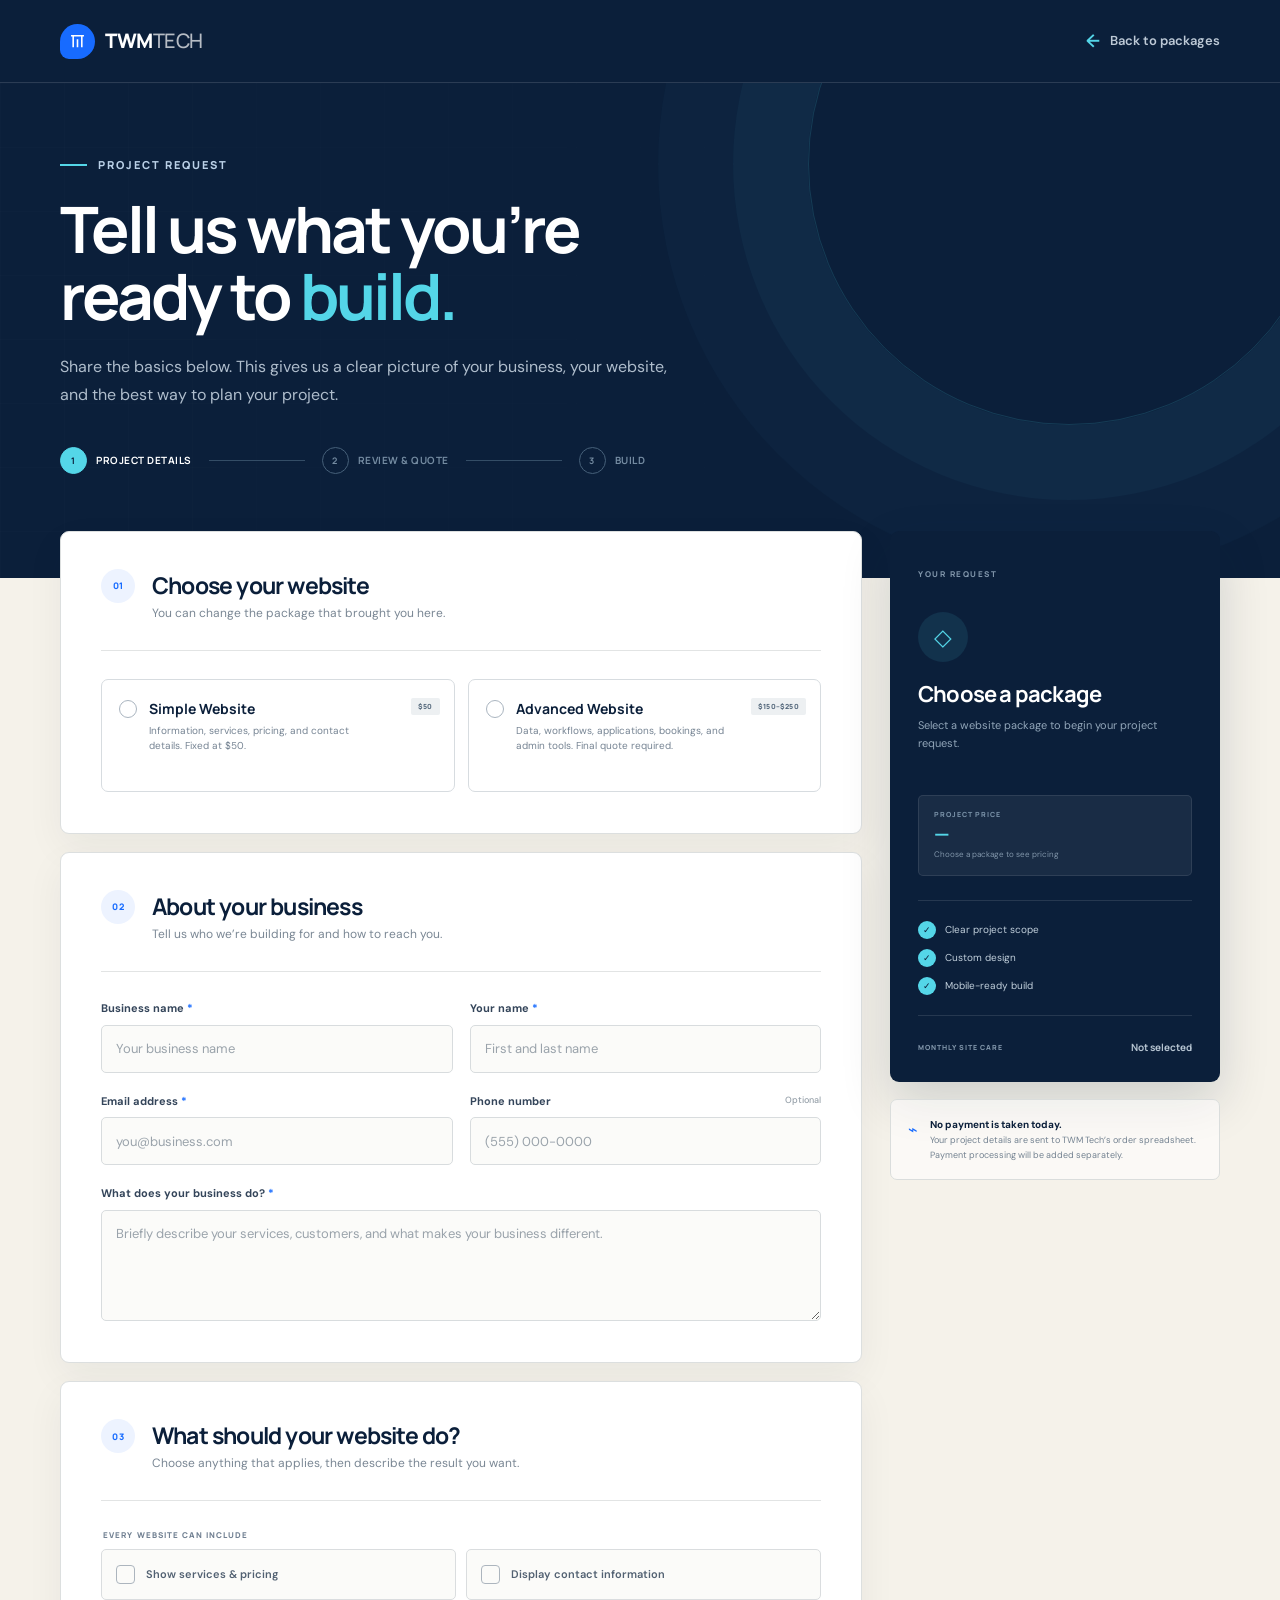
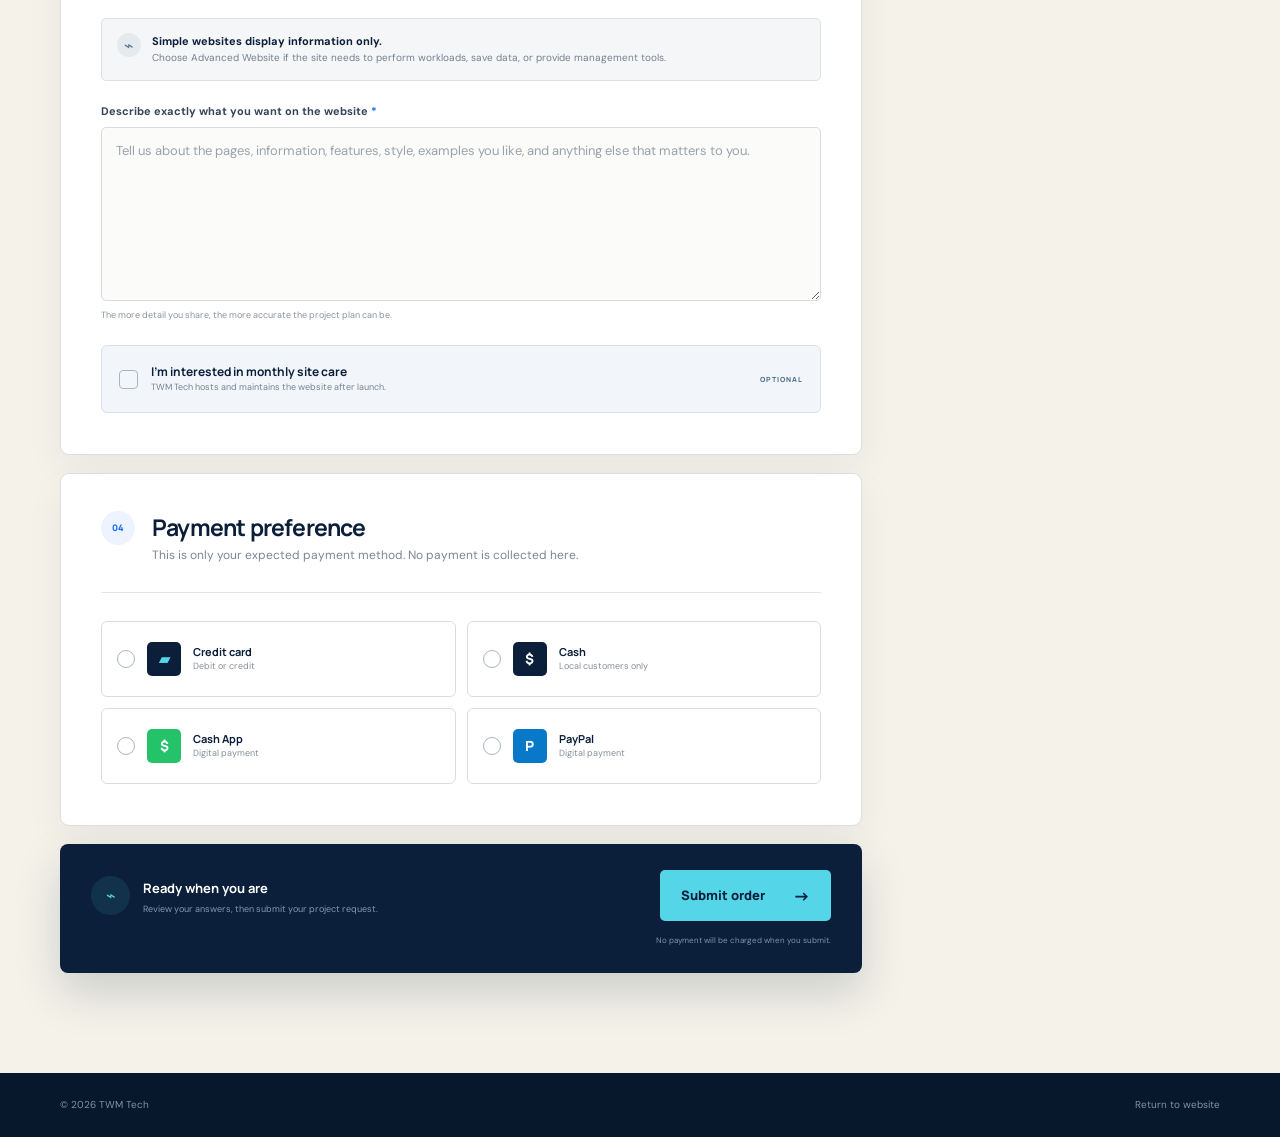
==== order.html @ e6a62135 "Add files via upload" ====
<!DOCTYPE html>
<html lang="en">
  <head>
    <meta charset="UTF-8" />
    <meta name="viewport" content="width=device-width, initial-scale=1.0" />
    <meta name="description" content="Tell TWM Tech about your website project." />
    <title>Start your project — TWM Tech</title>
    <link rel="preconnect" href="https://fonts.googleapis.com" />
    <link rel="preconnect" href="https://fonts.gstatic.com" crossorigin />
    <link
      href="https://fonts.googleapis.com/css2?family=DM+Sans:wght@400;500;600;700&family=Manrope:wght@500;600;700;800&display=swap"
      rel="stylesheet"
    />
    <link rel="stylesheet" href="styles.css" />
    <link rel="stylesheet" href="order.css" />
    <script src="order.js" defer></script>
  </head>
  <body class="order-page">
    <a class="skip-link" href="#order-form">Skip to form</a>

    <header class="order-header">
      <div class="shell order-nav">
        <a class="brand" href="index.html" aria-label="TWM Tech home">
          <span class="brand-mark" aria-hidden="true">
            <svg viewBox="0 0 32 32" fill="none">
              <path d="M7 8h18M10 8v16M22 8v16M16 13v11" />
            </svg>
          </span>
          <span>TWM<span>TECH</span></span>
        </a>
        <a class="back-link" href="index.html#services"><span>←</span> Back to packages</a>
      </div>
    </header>

    <main>
      <section class="order-hero">
        <div class="shell order-hero-inner">
          <div class="eyebrow"><span></span> Project request</div>
          <h1>Tell us what you’re<br />ready to <em>build.</em></h1>
          <p>
            Share the basics below. This gives us a clear picture of your business, your website,
            and the best way to plan your project.
          </p>
          <div class="order-progress" aria-label="Order progress">
            <div class="active"><i>1</i><span>Project details</span></div>
            <b></b>
            <div><i>2</i><span>Review & quote</span></div>
            <b></b>
            <div><i>3</i><span>Build</span></div>
          </div>
        </div>
      </section>

      <section class="order-content">
        <div class="shell order-layout">
          <form class="project-form" id="order-form" novalidate>
            <input class="form-trap" type="text" name="website" tabindex="-1" autocomplete="off" aria-hidden="true" />
            <div class="form-section">
              <div class="form-section-heading">
                <span>01</span>
                <div>
                  <h2>Choose your website</h2>
                  <p>You can change the package that brought you here.</p>
                </div>
              </div>

              <fieldset class="package-options">
                <legend class="sr-only">Website package</legend>
                <label class="select-card">
                  <input type="radio" name="website_package" value="Simple Website" data-package="simple" required />
                  <span class="radio-mark"></span>
                  <span class="option-copy">
                    <strong>Simple Website</strong>
                    <small>Information, services, pricing, and contact details. Fixed at $50.</small>
                  </span>
                  <span class="option-tag">$50</span>
                </label>
                <label class="select-card advanced-select">
                  <input type="radio" name="website_package" value="Advanced Website" data-package="advanced" required />
                  <span class="radio-mark"></span>
                  <span class="option-copy">
                    <strong>Advanced Website</strong>
                    <small>Data, workflows, applications, bookings, and admin tools. Final quote required.</small>
                  </span>
                  <span class="option-tag">$150–$250</span>
                </label>
              </fieldset>
            </div>

            <div class="form-section">
              <div class="form-section-heading">
                <span>02</span>
                <div>
                  <h2>About your business</h2>
                  <p>Tell us who we’re building for and how to reach you.</p>
                </div>
              </div>

              <div class="form-grid">
                <label class="field">
                  <span>Business name <b>*</b></span>
                  <input type="text" name="business_name" placeholder="Your business name" autocomplete="organization" required />
                </label>
                <label class="field">
                  <span>Your name <b>*</b></span>
                  <input type="text" name="contact_name" placeholder="First and last name" autocomplete="name" required />
                </label>
                <label class="field">
                  <span>Email address <b>*</b></span>
                  <input type="email" name="email" placeholder="you@business.com" autocomplete="email" required />
                </label>
                <label class="field">
                  <span>Phone number <small>Optional</small></span>
                  <input type="tel" name="phone" placeholder="(555) 000-0000" autocomplete="tel" />
                </label>
                <label class="field full-field">
                  <span>What does your business do? <b>*</b></span>
                  <textarea name="business_description" rows="4" placeholder="Briefly describe your services, customers, and what makes your business different." required></textarea>
                </label>
              </div>
            </div>

            <div class="form-section">
              <div class="form-section-heading">
                <span>03</span>
                <div>
                  <h2>What should your website do?</h2>
                  <p>Choose anything that applies, then describe the result you want.</p>
                </div>
              </div>

              <fieldset class="needs-grid">
                <legend class="needs-legend">Every website can include</legend>
                <label><input type="checkbox" name="website_needs" value="Show services and pricing" /><i>✓</i><span>Show services & pricing</span></label>
                <label><input type="checkbox" name="website_needs" value="Display contact information" /><i>✓</i><span>Display contact information</span></label>
              </fieldset>

              <div class="capability-guidance" id="capability-guidance" aria-live="polite">
                <i>⌁</i>
                <p><strong>Simple websites display information only.</strong>Choose Advanced Website if the site needs to perform workloads, save data, or provide management tools.</p>
              </div>

              <div class="advanced-needs" id="advanced-needs" hidden>
                <div class="advanced-needs-title">
                  <span>ADVANCED ONLY</span>
                  <p>Workloads, stored data, and administrative features</p>
                </div>
                <fieldset class="needs-grid">
                  <legend class="sr-only">Advanced website capabilities</legend>
                  <label><input type="checkbox" name="website_needs" value="Accept job applications" data-advanced-need disabled /><i>✓</i><span>Accept job applications</span></label>
                  <label><input type="checkbox" name="website_needs" value="Schedule appointments" data-advanced-need disabled /><i>✓</i><span>Schedule appointments</span></label>
                  <label><input type="checkbox" name="website_needs" value="Store customer or business data" data-advanced-need disabled /><i>✓</i><span>Store business data</span></label>
                  <label><input type="checkbox" name="website_needs" value="Provide an admin panel" data-advanced-need disabled /><i>✓</i><span>Include an admin panel</span></label>
                </fieldset>
              </div>

              <label class="field project-details">
                <span>Describe exactly what you want on the website <b>*</b></span>
                <textarea
                  name="website_request"
                  rows="7"
                  placeholder="Tell us about the pages, information, features, style, examples you like, and anything else that matters to you."
                  required
                ></textarea>
                <small>The more detail you share, the more accurate the project plan can be.</small>
              </label>

              <label class="care-choice">
                <input type="checkbox" name="monthly_site_care" value="Yes" />
                <i>✓</i>
                <span>
                  <strong>I’m interested in monthly site care</strong>
                  <small>TWM Tech hosts and maintains the website after launch.</small>
                </span>
                <b>OPTIONAL</b>
              </label>
            </div>

            <div class="form-section">
              <div class="form-section-heading">
                <span>04</span>
                <div>
                  <h2>Payment preference</h2>
                  <p>This is only your expected payment method. No payment is collected here.</p>
                </div>
              </div>

              <fieldset class="payment-grid">
                <legend class="sr-only">Expected payment method</legend>
                <label class="payment-card">
                  <input type="radio" name="payment_method" value="Credit card" required />
                  <span class="radio-mark"></span>
                  <i class="payment-icon card-icon">▰</i>
                  <span><strong>Credit card</strong><small>Debit or credit</small></span>
                </label>
                <label class="payment-card">
                  <input type="radio" name="payment_method" value="Cash" required />
                  <span class="radio-mark"></span>
                  <i class="payment-icon">$</i>
                  <span><strong>Cash</strong><small>Local customers only</small></span>
                </label>
                <label class="payment-card">
                  <input type="radio" name="payment_method" value="Cash App" required />
                  <span class="radio-mark"></span>
                  <i class="payment-icon cashapp-icon">$</i>
                  <span><strong>Cash App</strong><small>Digital payment</small></span>
                </label>
                <label class="payment-card">
                  <input type="radio" name="payment_method" value="PayPal" required />
                  <span class="radio-mark"></span>
                  <i class="payment-icon paypal-icon">P</i>
                  <span><strong>PayPal</strong><small>Digital payment</small></span>
                </label>
              </fieldset>
            </div>

            <div class="form-submit-area">
              <div class="submit-lock" aria-hidden="true">⌁</div>
              <div>
                <strong id="submit-heading">Ready when you are</strong>
                <p id="submit-copy">Review your answers, then submit your project request.</p>
              </div>
              <button class="button submit-order" type="button">
                Submit order <span>→</span>
              </button>
              <small class="submit-note" id="submit-status" aria-live="polite">No payment will be charged when you submit.</small>
            </div>
          </form>

          <aside class="order-aside">
            <div class="aside-card">
              <span class="aside-label">YOUR REQUEST</span>
              <div class="selected-package-icon">◇</div>
              <h2 id="summary-package">Choose a package</h2>
              <p id="summary-description">Select a website package to begin your project request.</p>
              <div class="summary-price">
                <span>PROJECT PRICE</span>
                <strong id="summary-price">—</strong>
                <small id="summary-price-note">Choose a package to see pricing</small>
              </div>
              <ul id="summary-features">
                <li><i>✓</i> Clear project scope</li>
                <li><i>✓</i> Custom design</li>
                <li><i>✓</i> Mobile-ready build</li>
              </ul>
              <div class="summary-care">
                <span>MONTHLY SITE CARE</span>
                <strong id="summary-care">Not selected</strong>
              </div>
            </div>
            <div class="privacy-note">
              <i>⌁</i>
              <p><strong>No payment is taken today.</strong>Your project details are sent to TWM Tech’s order spreadsheet. Payment processing will be added separately.</p>
            </div>
          </aside>
        </div>
      </section>
    </main>

    <footer class="order-footer">
      <div class="shell">
        <span>© <span id="year"></span> TWM Tech</span>
        <a href="index.html">Return to website</a>
      </div>
    </footer>
  </body>
</html>
---- styles.css ----
:root {
  --navy: #0b1f3a;
  --navy-2: #102946;
  --ink: #132337;
  --blue: #176bff;
  --blue-bright: #3280ff;
  --cyan: #54d6e8;
  --cream: #f5f1e8;
  --paper: #fbfaf6;
  --white: #ffffff;
  --muted: #647184;
  --line: #d7dce1;
  --lime: #bde97b;
  --display: "Manrope", sans-serif;
  --body: "DM Sans", sans-serif;
  --shadow: 0 26px 70px rgba(7, 25, 48, 0.14);
}

* { box-sizing: border-box; }
html { scroll-behavior: smooth; }
body {
  margin: 0;
  color: var(--ink);
  background: var(--paper);
  font-family: var(--body);
  font-size: 16px;
  line-height: 1.6;
  -webkit-font-smoothing: antialiased;
}
body.menu-open { overflow: hidden; }
a { color: inherit; text-decoration: none; }
button { font: inherit; }
.shell { width: min(1160px, calc(100% - 48px)); margin: 0 auto; }
.section { padding: 118px 0; }
.sr-only { position: absolute; width: 1px; height: 1px; padding: 0; margin: -1px; overflow: hidden; clip: rect(0, 0, 0, 0); white-space: nowrap; border: 0; }
.skip-link { position: fixed; left: 16px; top: -60px; z-index: 1000; background: white; color: var(--navy); padding: 10px 16px; border-radius: 4px; }
.skip-link:focus { top: 16px; }

.site-header {
  position: absolute;
  z-index: 50;
  top: 0;
  left: 0;
  width: 100%;
  color: white;
  border-bottom: 1px solid rgba(255,255,255,.13);
}
.site-header.scrolled { position: fixed; background: rgba(9, 28, 52, .95); backdrop-filter: blur(16px); box-shadow: 0 8px 30px rgba(4, 15, 31, .14); }
.nav-wrap { height: 86px; display: flex; align-items: center; justify-content: space-between; }
.brand { display: inline-flex; align-items: center; gap: 10px; font-family: var(--display); font-weight: 800; font-size: 20px; letter-spacing: -.5px; }
.brand > span:last-child > span { font-weight: 500; opacity: .7; }
.brand-mark { display: grid; place-items: center; width: 35px; height: 35px; color: white; background: var(--blue); border-radius: 50% 50% 50% 9px; }
.brand-mark svg { width: 23px; height: 23px; }
.brand-mark path { stroke: currentColor; stroke-width: 2.2; }
.site-nav { display: flex; align-items: center; gap: 33px; font-weight: 600; font-size: 14px; }
.site-nav > a:not(.nav-cta) { opacity: .77; transition: opacity .2s; }
.site-nav > a:not(.nav-cta):hover { opacity: 1; }
.nav-cta { margin-left: 4px; padding: 12px 17px; border: 1px solid rgba(255,255,255,.35); border-radius: 5px; }
.nav-cta span { margin-left: 12px; color: var(--cyan); }
.menu-button { display: none; background: none; border: 0; padding: 8px; }
.menu-button > span:not(.sr-only) { display: block; width: 24px; height: 2px; background: white; margin: 5px 0; }

.hero { position: relative; overflow: hidden; color: white; background: var(--navy); }
.hero::before { content: ""; position: absolute; inset: 0; opacity: .27; background-image: linear-gradient(rgba(255,255,255,.045) 1px, transparent 1px), linear-gradient(90deg, rgba(255,255,255,.045) 1px, transparent 1px); background-size: 64px 64px; mask-image: linear-gradient(90deg, #000, transparent 82%); }
.hero::after { content: ""; position: absolute; width: 650px; height: 650px; top: 70px; right: -160px; border-radius: 50%; background: radial-gradient(circle, rgba(26,115,255,.27), transparent 64%); }
.hero-grid { position: relative; z-index: 2; display: grid; grid-template-columns: 1.03fr .97fr; gap: 70px; min-height: 760px; align-items: center; padding-top: 105px; padding-bottom: 95px; }
.eyebrow { display: flex; align-items: center; gap: 11px; margin-bottom: 25px; color: #bad0e7; font-family: var(--display); font-size: 11px; line-height: 1; letter-spacing: 2px; font-weight: 800; text-transform: uppercase; }
.eyebrow span { display: inline-block; width: 27px; height: 2px; background: var(--cyan); }
.eyebrow-dark { color: #52708b; }
.hero h1, .section-heading h2, .care h2, .faq h2, .final-cta h2 { margin: 0; font-family: var(--display); font-weight: 700; letter-spacing: -3px; line-height: 1.06; }
.hero h1 { max-width: 650px; font-size: clamp(46px, 5vw, 70px); }
h1 em, h2 em { color: var(--cyan); font-style: normal; }
.hero-copy > p { max-width: 555px; margin: 27px 0 31px; color: #b9c6d5; font-size: 18px; line-height: 1.72; }
.hero-actions { display: flex; align-items: center; gap: 30px; }
.button { min-height: 51px; display: inline-flex; align-items: center; justify-content: center; gap: 28px; padding: 0 21px; border: 0; border-radius: 5px; font-family: var(--display); font-size: 13px; font-weight: 800; cursor: pointer; transition: transform .2s, background .2s; }
.button:hover:not(:disabled) { transform: translateY(-2px); }
.button-primary { color: white; background: var(--blue); box-shadow: 0 14px 34px rgba(10, 96, 246, .28); }
.button-primary:hover { background: var(--blue-bright); }
.button span { font-size: 17px; }
.text-link { color: #e2eaf2; font-weight: 600; font-size: 14px; border-bottom: 1px solid rgba(255,255,255,.25); padding: 7px 0; }
.text-link span { margin-left: 8px; color: var(--cyan); }
.hero-proof { display: flex; gap: 0; margin-top: 61px; }
.hero-proof > div { display: flex; align-items: flex-start; gap: 13px; min-width: 154px; padding-right: 20px; margin-right: 20px; border-right: 1px solid rgba(255,255,255,.13); }
.hero-proof > div:last-child { margin: 0; border: 0; }
.hero-proof strong { color: var(--cyan); font: 700 11px var(--display); letter-spacing: 1px; }
.hero-proof span { color: #91a3b8; font-size: 12px; line-height: 1.45; }

.hero-visual { position: relative; min-height: 505px; }
.window-card { position: absolute; z-index: 3; top: 50px; left: 6px; width: 490px; height: 375px; overflow: hidden; color: var(--ink); background: #f8f6ef; border: 8px solid rgba(255,255,255,.06); outline: 1px solid rgba(255,255,255,.22); border-radius: 11px; box-shadow: 0 40px 80px rgba(0, 9, 25, .38); transform: rotate(-1.8deg); }
.window-bar { height: 35px; display: flex; align-items: center; gap: 5px; padding: 0 12px; background: #e9e8e3; }
.window-bar > span { width: 6px; height: 6px; border-radius: 50%; background: #aeb5b8; }
.window-bar div { width: 190px; height: 17px; margin: 0 auto; color: #788187; background: white; border-radius: 3px; font-size: 7px; line-height: 17px; text-align: center; }
.mock-nav { height: 50px; display: flex; align-items: center; justify-content: space-between; padding: 0 25px; }
.mock-logo { font: 800 9px var(--display); letter-spacing: 1px; }
.mock-logo span { color: #5c8185; font-weight: 500; }
.mock-links { display: flex; gap: 11px; }
.mock-links i { display: block; width: 23px; height: 3px; background: #c6ccca; }
.mock-body { height: 232px; padding: 30px 36px; background: linear-gradient(100deg, rgba(9,34,47,.98) 0%, rgba(9,34,47,.93) 53%, rgba(21,68,73,.62) 100%), radial-gradient(circle at 85% 45%, #b6c1a2, #294c51 45%, #09222f 80%); }
.mock-label { color: #9cd7d5; font: 700 7px var(--display); letter-spacing: 1.7px; }
.mock-title { margin-top: 13px; color: white; font: 700 25px/1.12 var(--display); letter-spacing: -1px; }
.mock-title span { color: #9fd4c5; }
.mock-lines { margin: 15px 0; }
.mock-lines i { display: block; width: 155px; height: 3px; margin: 5px 0; background: rgba(255,255,255,.22); }
.mock-lines i:last-child { width: 115px; }
.mock-button { display: flex; align-items: center; justify-content: space-between; width: 96px; padding: 7px 8px; color: #0a2d32; background: #acd8c1; font: 800 6px var(--display); }
.mock-button b { font-size: 9px; }
.mock-stat { position: absolute; z-index: 3; right: 17px; bottom: 11px; width: 145px; height: 91px; padding: 11px 13px; background: white; border-radius: 5px; box-shadow: 0 13px 25px rgba(9,23,33,.22); }
.mock-stat span { color: #748087; font-size: 7px; }
.mock-stat strong { display: block; font: 800 17px var(--display); }
.mock-stat > div { height: 28px; display: flex; align-items: flex-end; gap: 5px; }
.mock-stat i { display: block; width: 12px; background: #94d5c9; }
.mock-stat i:nth-child(1) { height: 9px; }.mock-stat i:nth-child(2) { height: 15px; }.mock-stat i:nth-child(3) { height: 12px; }.mock-stat i:nth-child(4) { height: 21px; }.mock-stat i:nth-child(5) { height: 18px; }.mock-stat i:nth-child(6) { height: 27px; background: var(--blue); }
.floating-pill { position: absolute; z-index: 5; display: flex; align-items: center; gap: 9px; padding: 10px 14px 10px 9px; color: var(--ink); background: white; border-radius: 5px; box-shadow: 0 18px 38px rgba(0, 10, 27, .25); font: 700 11px var(--display); }
.floating-pill i { display: grid; place-items: center; width: 24px; height: 24px; color: var(--navy); background: var(--lime); border-radius: 50%; font-style: normal; }
.pill-top { top: 16px; right: -4px; }
.pill-bottom { left: -35px; bottom: 37px; }
.pill-bottom i { color: white; background: var(--blue); }
.orbit { position: absolute; border: 1px solid rgba(90,217,232,.28); border-radius: 50%; }
.orbit-one { width: 530px; height: 530px; top: -18px; left: -18px; }
.orbit-two { width: 395px; height: 395px; top: 50px; left: 50px; }
.hero-ribbon { position: relative; z-index: 4; height: 52px; overflow: hidden; color: var(--navy); background: var(--cyan); transform: rotate(-1.1deg) scale(1.02); transform-origin: center; }
.hero-ribbon div { width: max-content; display: flex; align-items: center; gap: 34px; height: 100%; animation: ribbon 25s linear infinite; }
.hero-ribbon span { font: 800 11px var(--display); letter-spacing: 2px; }
.hero-ribbon b { color: white; }
@keyframes ribbon { to { transform: translateX(-50%); } }

.services { background: var(--paper); }
.section-heading { display: grid; grid-template-columns: 1.2fr .8fr; gap: 110px; align-items: end; margin-bottom: 58px; }
.section-heading h2, .care h2, .faq h2 { font-size: clamp(38px, 4.2vw, 55px); color: var(--navy); }
.section-heading h2 em, .faq h2 em { color: var(--blue); }
.section-heading > p { margin: 0 0 4px; color: var(--muted); font-size: 16px; line-height: 1.75; }
.package-grid { display: grid; grid-template-columns: 1fr 1fr; gap: 24px; }
.package-card { position: relative; display: flex; flex-direction: column; min-height: 688px; padding: 35px 38px 28px; border: 1px solid #dadddf; border-radius: 10px; background: white; box-shadow: 0 16px 45px rgba(15, 38, 62, .06); }
.package-advanced { color: white; background: var(--navy); border-color: var(--navy); box-shadow: 0 24px 55px rgba(9, 30, 55, .19); }
.package-advanced::after { content: ""; position: absolute; inset: auto 0 0 auto; width: 170px; height: 170px; opacity: .45; background: radial-gradient(circle at 100% 100%, rgba(65,204,225,.35), transparent 67%); pointer-events: none; }
.popular-flag { position: absolute; top: -1px; right: 34px; padding: 6px 13px; color: var(--navy); background: var(--cyan); border-radius: 0 0 4px 4px; font: 800 8px var(--display); letter-spacing: 1.2px; }
.package-topline { display: flex; align-items: center; justify-content: space-between; }
.package-number { color: #8995a1; font: 700 11px var(--display); letter-spacing: 1.5px; }
.package-tag { padding: 5px 9px; color: #657587; background: #edf0f1; border-radius: 2px; font: 800 8px var(--display); letter-spacing: 1px; }
.package-advanced .package-tag { color: #a2c0d8; background: rgba(255,255,255,.09); }
.package-icon { position: relative; width: 70px; height: 70px; margin: 30px 0 20px; border-radius: 50%; background: #edf3f5; }
.simple-icon span { position: absolute; display: block; border: 2px solid var(--blue); border-radius: 2px; }
.simple-icon span:nth-child(1) { inset: 19px 15px 17px; }
.simple-icon span:nth-child(2) { left: 20px; top: 25px; width: 12px; height: 2px; border-width: 1px; }
.simple-icon span:nth-child(3) { left: 20px; top: 33px; width: 28px; height: 2px; border-width: 1px; }
.advanced-icon { background: rgba(51,135,255,.14); }
.advanced-icon span { position: absolute; display: block; width: 20px; height: 20px; border: 2px solid var(--cyan); border-radius: 3px; }
.advanced-icon span:nth-child(1) { top: 14px; left: 14px; }.advanced-icon span:nth-child(2) { top: 14px; right: 14px; }.advanced-icon span:nth-child(3) { bottom: 14px; left: 14px; }.advanced-icon span:nth-child(4) { bottom: 14px; right: 14px; }
.package-card h3 { margin: 0 0 9px; color: var(--navy); font: 700 30px var(--display); letter-spacing: -1.2px; }
.package-advanced h3 { color: white; }
.package-lead { min-height: 76px; max-width: 455px; margin: 0; color: var(--muted); font-size: 15px; line-height: 1.65; }
.package-advanced .package-lead { color: #a8b9ca; }
.best-for { display: flex; gap: 17px; margin: 24px 0; padding: 16px 0; border-top: 1px solid #e2e5e7; border-bottom: 1px solid #e2e5e7; }
.package-advanced .best-for { border-color: rgba(255,255,255,.13); }
.best-for strong { flex: 0 0 auto; color: var(--blue); font: 800 8px var(--display); letter-spacing: 1.2px; padding-top: 4px; }
.package-advanced .best-for strong { color: var(--cyan); }
.best-for span { color: #667484; font-size: 12px; line-height: 1.5; }
.package-advanced .best-for span { color: #9eb0c0; }
.feature-list { flex: 1; display: grid; align-content: start; gap: 12px; margin: 0 0 28px; padding: 0; list-style: none; }
.feature-list li { display: flex; align-items: center; gap: 11px; color: #445367; font-size: 14px; }
.package-advanced .feature-list li { color: #ced8e2; }
.feature-list i { display: grid; place-items: center; width: 20px; height: 20px; color: var(--blue); background: #eaf1ff; border-radius: 50%; font-size: 10px; font-style: normal; font-weight: 800; }
.package-advanced .feature-list i { color: var(--navy); background: var(--cyan); }
.package-footer { position: relative; z-index: 2; display: flex; align-items: center; justify-content: space-between; gap: 15px; padding-top: 22px; border-top: 1px solid #e2e5e7; }
.package-advanced .package-footer { border-color: rgba(255,255,255,.13); }
.package-footer > div { display: flex; flex-direction: column; }
.package-footer small { color: #8a97a4; font: 800 7px var(--display); letter-spacing: 1px; }
.package-footer strong { color: var(--navy); font: 700 16px var(--display); }
.package-advanced .package-footer strong { color: white; }
.order-button { min-width: 189px; color: white; background: var(--blue); }
.order-button:disabled, .care .button:disabled { cursor: not-allowed; opacity: .88; }
.package-advanced .order-button { color: var(--navy); background: var(--cyan); }
.coming-soon { margin: 8px 0 -6px; color: #87939d; font-size: 10px; text-align: right; }
.package-advanced .coming-soon { color: #8298aa; }
.comparison-note { max-width: 850px; margin: 27px auto 0; color: #718092; font-size: 13px; text-align: center; }
.comparison-note span { color: var(--navy); font-weight: 700; }

.care { overflow: hidden; color: white; background: var(--blue); }
.care-grid { display: grid; grid-template-columns: .9fr 1.1fr; gap: 95px; align-items: center; }
.care h2 { color: white; }
.care h2 em { color: #a4ecf5; }
.care-copy > p { max-width: 480px; margin: 25px 0 27px; color: #d4e3ff; font-size: 16px; }
.care-price { display: flex; flex-direction: column; margin-bottom: 23px; }
.care-price span { color: #a6c5fa; font: 800 9px var(--display); letter-spacing: 1.8px; }
.care-price strong { font: 700 18px var(--display); }
.button-light { color: var(--navy); background: white; }
.care-note { display: inline-block; margin: 0 0 0 14px !important; color: #bdd3f9 !important; font-size: 10px !important; }
.care-panel { position: relative; min-height: 525px; padding: 26px 30px 30px; background: #0d2745; border: 1px solid rgba(255,255,255,.2); border-radius: 11px; box-shadow: 0 35px 70px rgba(4,27,83,.28); }
.care-panel::before { content: ""; position: absolute; inset: 0; opacity: .25; background-image: linear-gradient(rgba(255,255,255,.05) 1px, transparent 1px), linear-gradient(90deg, rgba(255,255,255,.05) 1px, transparent 1px); background-size: 42px 42px; }
.care-panel-top { position: relative; z-index: 2; display: flex; align-items: center; justify-content: space-between; font: 800 10px var(--display); letter-spacing: 1.5px; }
.care-panel-top i { padding: 5px 8px; color: var(--navy); background: var(--lime); border-radius: 2px; font-size: 7px; font-style: normal; }
.uptime-orbit { position: absolute; top: 55px; left: 50%; width: 250px; height: 250px; transform: translateX(-50%); display: grid; place-items: center; border: 1px solid rgba(81,211,231,.18); border-radius: 50%; }
.uptime-orbit::before, .uptime-orbit::after { content: ""; position: absolute; border: 1px solid rgba(81,211,231,.14); border-radius: 50%; }
.uptime-orbit::before { width: 190px; height: 190px; }.uptime-orbit::after { width: 295px; height: 295px; }
.uptime-orbit > div { position: relative; z-index: 2; width: 137px; height: 137px; display: grid; place-items: center; align-content: center; background: var(--blue); border: 8px solid rgba(255,255,255,.08); outline: 1px solid rgba(82,214,232,.65); border-radius: 50%; text-align: center; box-shadow: 0 0 50px rgba(32,110,255,.36); }
.uptime-orbit strong { display: grid; place-items: center; width: 28px; height: 28px; margin-bottom: 6px; color: var(--navy); background: var(--lime); border-radius: 50%; }
.uptime-orbit span { font: 700 13px/1.3 var(--display); }
.care-features { position: absolute; z-index: 4; left: 30px; right: 30px; bottom: 29px; display: grid; grid-template-columns: 1fr 1fr; gap: 11px; }
.care-features > div { display: flex; align-items: center; gap: 12px; padding: 13px; background: rgba(255,255,255,.06); border: 1px solid rgba(255,255,255,.08); border-radius: 5px; }
.care-features i { flex: 0 0 auto; display: grid; place-items: center; width: 28px; height: 28px; color: var(--cyan); background: rgba(81,211,231,.12); border-radius: 4px; font: 800 8px var(--display); font-style: normal; }
.care-features span { display: flex; flex-direction: column; color: #8096ad; font-size: 9px; line-height: 1.4; }
.care-features strong { color: white; font-size: 11px; }

.process { background: var(--cream); }
.process-heading { margin-bottom: 65px; }
.process-heading > p { max-width: 380px; }
.process-list { display: grid; grid-template-columns: repeat(4, 1fr); border-top: 1px solid #c9ced1; }
.process-item { position: relative; min-height: 290px; padding: 33px 28px 25px 0; border-right: 1px solid #c9ced1; }
.process-item:not(:first-child) { padding-left: 28px; }
.process-item:last-child { border: 0; }
.process-num { color: #84919d; font: 800 9px var(--display); letter-spacing: 1px; }
.process-symbol { width: 55px; height: 55px; display: grid; place-items: center; margin: 36px 0 21px; color: var(--blue); background: white; border-radius: 50%; font: 600 25px var(--display); box-shadow: 0 8px 24px rgba(16,38,60,.08); }
.process-item h3 { margin: 0 0 9px; color: var(--navy); font: 700 20px var(--display); }
.process-item p { margin: 0; color: #72808c; font-size: 12px; line-height: 1.65; }

.faq { background: var(--paper); }
.faq-grid { display: grid; grid-template-columns: .75fr 1.25fr; gap: 120px; }
.faq-title p { max-width: 335px; margin-top: 22px; color: var(--muted); }
.accordion { border-top: 1px solid #cfd4d8; }
.faq-item { border-bottom: 1px solid #cfd4d8; }
.faq-item button { width: 100%; min-height: 77px; display: flex; align-items: center; justify-content: space-between; gap: 20px; padding: 0; color: var(--navy); background: transparent; border: 0; text-align: left; cursor: pointer; font: 700 16px var(--display); }
.faq-item button i { flex: 0 0 auto; display: grid; place-items: center; width: 30px; height: 30px; color: var(--blue); background: #e8effb; border-radius: 50%; font-size: 18px; font-style: normal; font-weight: 400; }
.faq-answer { display: grid; grid-template-rows: 0fr; transition: grid-template-rows .32s ease; }
.faq-answer p { min-height: 0; overflow: hidden; margin: 0; color: var(--muted); font-size: 14px; line-height: 1.7; }
.faq-item.open .faq-answer { grid-template-rows: 1fr; }
.faq-item.open .faq-answer p { padding: 0 55px 23px 0; }

.final-cta { position: relative; overflow: hidden; padding: 105px 0; color: white; background: var(--navy); text-align: center; }
.final-cta::before, .final-cta::after { content: ""; position: absolute; width: 380px; height: 380px; border: 1px solid rgba(78,211,231,.14); border-radius: 50%; }
.final-cta::before { left: -140px; bottom: -240px; }.final-cta::after { right: -140px; top: -240px; }
.final-cta-inner { position: relative; }
.final-cta .eyebrow { justify-content: center; }
.final-cta h2 { font-size: clamp(39px, 4.4vw, 58px); }
.final-cta p { margin: 22px 0 28px; color: #a8b9ca; }
.spark { position: absolute; color: var(--cyan); }
.spark-one { top: 13%; left: 8%; font-size: 23px; }.spark-two { right: 10%; bottom: 14%; color: var(--blue); font-size: 35px; }

.site-footer { color: #91a2b3; background: #07182c; }
.footer-top { min-height: 126px; display: flex; align-items: center; justify-content: space-between; gap: 45px; border-bottom: 1px solid rgba(255,255,255,.1); }
.footer-brand { color: white; }
.footer-top > p { margin-right: auto; font-size: 12px; }
.footer-top nav { display: flex; gap: 27px; font-size: 12px; }
.footer-top nav a:hover { color: white; }
.footer-bottom { height: 64px; display: flex; align-items: center; justify-content: space-between; font-size: 10px; }

.reveal { opacity: 0; transform: translateY(22px); transition: opacity .7s ease, transform .7s ease; }
.reveal.visible { opacity: 1; transform: none; }

@media (max-width: 1000px) {
  .hero-grid { grid-template-columns: 1fr; padding-top: 170px; }
  .hero-copy { max-width: 700px; }
  .hero-visual { width: 540px; margin: -30px auto 0; }
  .section-heading { gap: 55px; }
  .care-grid { gap: 50px; }
  .faq-grid { gap: 70px; }
}

@media (max-width: 780px) {
  .shell { width: min(100% - 32px, 620px); }
  .section { padding: 82px 0; }
  .nav-wrap { height: 72px; }
  .menu-button { display: block; position: relative; z-index: 4; }
  .menu-button.active span:nth-child(1) { transform: translateY(7px) rotate(45deg); }
  .menu-button.active span:nth-child(2) { opacity: 0; }
  .menu-button.active span:nth-child(3) { transform: translateY(-7px) rotate(-45deg); }
  .menu-button > span { transition: transform .25s, opacity .25s; }
  .site-nav { position: fixed; z-index: 3; inset: 0; display: flex; flex-direction: column; justify-content: center; gap: 25px; visibility: hidden; opacity: 0; background: var(--navy); transition: opacity .25s, visibility .25s; font-size: 20px; }
  .site-nav.open { visibility: visible; opacity: 1; }
  .nav-cta { margin: 10px 0 0; }
  .hero-grid { min-height: auto; gap: 75px; padding-top: 135px; padding-bottom: 100px; }
  .hero h1 { letter-spacing: -2.4px; }
  .hero-proof { flex-wrap: wrap; gap: 20px 0; }
  .hero-visual { width: 100%; min-height: 430px; }
  .window-card { left: 50%; width: min(490px, 95%); transform: translateX(-50%) rotate(-1.5deg); }
  .orbit { left: 50%; transform: translateX(-50%); }
  .pill-top { right: -5px; }
  .pill-bottom { left: -4px; bottom: -2px; }
  .section-heading, .care-grid, .faq-grid { grid-template-columns: 1fr; gap: 28px; }
  .section-heading { margin-bottom: 42px; }
  .package-grid { grid-template-columns: 1fr; }
  .package-card { min-height: 640px; }
  .care-grid { gap: 55px; }
  .process-list { grid-template-columns: 1fr 1fr; }
  .process-item:nth-child(2) { border-right: 0; }
  .process-item:nth-child(n+3) { border-top: 1px solid #c9ced1; }
  .faq-title { margin-bottom: 25px; }
  .footer-top { flex-wrap: wrap; padding: 35px 0; gap: 15px 25px; }
  .footer-top > p { width: 100%; order: 3; }
}

@media (max-width: 520px) {
  .shell { width: calc(100% - 28px); }
  .hero h1 { font-size: 43px; }
  .hero-copy > p { font-size: 16px; }
  .hero-actions { align-items: flex-start; flex-direction: column; gap: 14px; }
  .hero-proof > div { min-width: 132px; }
  .hero-visual { min-height: 355px; margin-top: -42px; }
  .window-card { top: 42px; height: 305px; }
  .mock-body { height: 166px; padding: 19px 25px; }
  .mock-title { font-size: 20px; }
  .mock-lines { margin: 10px 0; }
  .mock-stat { transform: scale(.83); transform-origin: right bottom; }
  .floating-pill { transform: scale(.86); }
  .orbit-one { width: 390px; height: 390px; }.orbit-two { width: 295px; height: 295px; }
  .section-heading h2, .care h2, .faq h2 { font-size: 39px; letter-spacing: -2px; }
  .package-card { padding: 29px 23px 24px; }
  .package-footer { align-items: flex-start; flex-direction: column; }
  .order-button { width: 100%; }
  .coming-soon { text-align: center; }
  .care-note { display: block; margin: 10px 0 0 !important; }
  .care-panel { min-height: 560px; padding-left: 18px; padding-right: 18px; }
  .uptime-orbit { transform: translateX(-50%) scale(.85); }
  .care-features { left: 18px; right: 18px; grid-template-columns: 1fr; }
  .process-list { grid-template-columns: 1fr; }
  .process-item, .process-item:not(:first-child) { min-height: auto; padding: 25px 10px; border-right: 0; border-top: 1px solid #c9ced1; }
  .process-item:first-child { border-top: 0; }
  .process-symbol { margin: 18px 0; }
  .final-cta { padding: 85px 0; }
  .final-cta h2 { letter-spacing: -2px; }
  .footer-top nav { width: 100%; flex-wrap: wrap; }
  .footer-bottom { align-items: flex-start; flex-direction: column; justify-content: center; gap: 3px; }
}

@media (prefers-reduced-motion: reduce) {
  html { scroll-behavior: auto; }
  *, *::before, *::after { animation-duration: .01ms !important; animation-iteration-count: 1 !important; transition-duration: .01ms !important; }
  .reveal { opacity: 1; transform: none; }
}
---- order.css ----
.order-page { background: #f5f2ea; }
[hidden] { display: none !important; }
.form-trap { position: absolute !important; left: -10000px !important; width: 1px !important; height: 1px !important; opacity: 0 !important; }
.order-header { color: white; background: var(--navy); border-bottom: 1px solid rgba(255,255,255,.13); }
.order-nav { height: 82px; display: flex; align-items: center; justify-content: space-between; }
.back-link { display: inline-flex; align-items: center; gap: 10px; color: #bdc9d6; font-size: 13px; font-weight: 600; transition: color .2s; }
.back-link:hover { color: white; }
.back-link span { color: var(--cyan); font-size: 18px; }

.order-hero { position: relative; overflow: hidden; padding: 76px 0 104px; color: white; background: var(--navy); }
.order-hero::before { content: ""; position: absolute; inset: 0; opacity: .25; background-image: linear-gradient(rgba(255,255,255,.045) 1px, transparent 1px), linear-gradient(90deg, rgba(255,255,255,.045) 1px, transparent 1px); background-size: 64px 64px; mask-image: linear-gradient(90deg, #000, transparent 75%); }
.order-hero::after { content: ""; position: absolute; width: 520px; height: 520px; top: -180px; right: -50px; border: 1px solid rgba(78,211,231,.16); border-radius: 50%; box-shadow: 0 0 0 75px rgba(78,211,231,.035), 0 0 0 150px rgba(78,211,231,.025); }
.order-hero-inner { position: relative; z-index: 2; }
.order-hero h1 { margin: 0; font: 700 clamp(44px, 5vw, 65px)/1.05 var(--display); letter-spacing: -3px; }
.order-hero h1 em { color: var(--cyan); font-style: normal; }
.order-hero-inner > p { max-width: 620px; margin: 24px 0 39px; color: #afbdcc; font-size: 16px; line-height: 1.7; }
.order-progress { max-width: 585px; display: flex; align-items: center; }
.order-progress div { display: flex; align-items: center; gap: 9px; color: #748ba1; font: 700 10px var(--display); letter-spacing: .5px; text-transform: uppercase; }
.order-progress div.active { color: white; }
.order-progress i { display: grid; place-items: center; width: 27px; height: 27px; border: 1px solid #466079; border-radius: 50%; font-style: normal; font-size: 9px; }
.order-progress .active i { color: var(--navy); background: var(--cyan); border-color: var(--cyan); }
.order-progress b { flex: 1; height: 1px; margin: 0 17px; background: #344d66; }

.order-content { padding: 0 0 100px; }
.order-layout { position: relative; z-index: 3; display: grid; grid-template-columns: minmax(0, 1fr) 330px; gap: 28px; align-items: start; margin-top: -47px; }
.project-form { min-width: 0; }
.form-section { margin-bottom: 18px; padding: 37px 40px 41px; background: white; border: 1px solid #dcdfdf; border-radius: 9px; box-shadow: 0 14px 38px rgba(13,35,58,.055); }
.form-section-heading { display: flex; gap: 17px; align-items: flex-start; padding-bottom: 27px; margin-bottom: 28px; border-bottom: 1px solid #e2e4e4; }
.form-section-heading > span { flex: 0 0 auto; display: grid; place-items: center; width: 34px; height: 34px; color: var(--blue); background: #edf3ff; border-radius: 50%; font: 800 9px var(--display); letter-spacing: .5px; }
.form-section-heading h2 { margin: 0 0 3px; color: var(--navy); font: 700 23px var(--display); letter-spacing: -.8px; }
.form-section-heading p { margin: 0; color: #7a8794; font-size: 12px; }

fieldset { min-width: 0; margin: 0; padding: 0; border: 0; }
.package-options { display: grid; grid-template-columns: 1fr 1fr; gap: 13px; }
.select-card, .payment-card { position: relative; cursor: pointer; }
.select-card { min-height: 113px; display: flex; align-items: flex-start; gap: 12px; padding: 19px 17px; border: 1px solid #d7dce0; border-radius: 7px; transition: border-color .2s, background .2s, box-shadow .2s; }
.select-card:hover { border-color: #aab9ca; }
.select-card:has(input:checked) { border-color: var(--blue); background: #f5f8ff; box-shadow: 0 0 0 1px var(--blue); }
.select-card input, .payment-card input, .needs-grid input, .care-choice input { position: absolute; opacity: 0; pointer-events: none; }
.radio-mark { flex: 0 0 auto; width: 18px; height: 18px; margin-top: 1px; border: 1px solid #aab5c0; border-radius: 50%; box-shadow: inset 0 0 0 4px white; }
input:checked + .radio-mark { background: var(--blue); border-color: var(--blue); }
.option-copy { display: flex; flex-direction: column; padding-right: 76px; }
.option-copy strong { color: var(--navy); font: 700 14px var(--display); }
.option-copy small { margin-top: 5px; color: #768493; font-size: 10px; line-height: 1.5; }
.option-tag { position: absolute; top: 18px; right: 14px; color: #53677b; background: #edf0f2; padding: 4px 7px; border-radius: 2px; font: 800 7px var(--display); letter-spacing: .4px; }
.advanced-select:has(input:checked) .option-tag { color: var(--navy); background: var(--cyan); }

.form-grid { display: grid; grid-template-columns: 1fr 1fr; gap: 20px 17px; }
.field { display: flex; flex-direction: column; gap: 7px; }
.field > span { color: #34455a; font-size: 11px; font-weight: 700; }
.field > span b { color: var(--blue); }
.field > span small { float: right; color: #97a1aa; font-size: 9px; font-weight: 500; }
.field input, .field textarea { width: 100%; color: var(--navy); background: #fbfbf9; border: 1px solid #d8dcde; border-radius: 5px; outline: none; font: 400 13px var(--body); transition: border-color .2s, box-shadow .2s, background .2s; }
.field input { height: 48px; padding: 0 14px; }
.field textarea { resize: vertical; min-height: 104px; padding: 13px 14px; line-height: 1.6; }
.field input::placeholder, .field textarea::placeholder { color: #9aa3ab; }
.field input:focus, .field textarea:focus { background: white; border-color: var(--blue); box-shadow: 0 0 0 3px rgba(23,107,255,.1); }
.full-field { grid-column: 1 / -1; }

.needs-grid { display: grid; grid-template-columns: 1fr 1fr; gap: 10px; }
.needs-legend { grid-column: 1 / -1; width: 100%; margin-bottom: 9px; color: #718092; font: 800 8px var(--display); letter-spacing: 1.1px; text-transform: uppercase; }
.needs-grid label { position: relative; min-height: 51px; display: flex; align-items: center; gap: 11px; padding: 0 14px; color: #526172; background: #fbfbf9; border: 1px solid #dadddf; border-radius: 5px; cursor: pointer; font-size: 11px; font-weight: 600; transition: border-color .2s, background .2s; }
.needs-grid label:has(input:checked) { color: var(--navy); background: #f3f7ff; border-color: var(--blue); }
.needs-grid i, .care-choice > i { flex: 0 0 auto; display: grid; place-items: center; width: 19px; height: 19px; color: transparent; border: 1px solid #acb5be; border-radius: 4px; font-size: 10px; font-style: normal; }
.needs-grid label:has(input:checked) i, .care-choice:has(input:checked) > i { color: white; background: var(--blue); border-color: var(--blue); }
.capability-guidance { display: flex; gap: 11px; align-items: flex-start; margin-top: 18px; padding: 14px 15px; color: #738190; background: #f4f6f7; border: 1px solid #dce1e4; border-radius: 5px; }
.capability-guidance > i { flex: 0 0 auto; display: grid; place-items: center; width: 24px; height: 24px; color: #59738d; background: #e5eaee; border-radius: 50%; font-style: normal; }
.capability-guidance p { margin: 0; font-size: 10px; line-height: 1.55; }
.capability-guidance strong { display: block; color: var(--navy); font-size: 11px; }
.advanced-needs { margin-top: 20px; padding: 18px; background: #f3f7ff; border: 1px solid #cbdafb; border-radius: 6px; }
.advanced-needs-title { display: flex; align-items: center; justify-content: space-between; gap: 15px; margin-bottom: 13px; }
.advanced-needs-title span { flex: 0 0 auto; padding: 5px 7px; color: var(--navy); background: var(--cyan); border-radius: 2px; font: 800 7px var(--display); letter-spacing: .8px; }
.advanced-needs-title p { margin: 0; color: #60758b; font-size: 9px; text-align: right; }
.advanced-needs .needs-grid label { background: white; }
.project-details { margin-top: 22px; }
.project-details > small { color: #8a959e; font-size: 9px; }
.care-choice { position: relative; display: flex; align-items: center; gap: 13px; margin-top: 23px; padding: 17px; background: #f2f6fa; border: 1px solid #d7e0e8; border-radius: 6px; cursor: pointer; }
.care-choice > span { display: flex; flex-direction: column; }
.care-choice strong { color: var(--navy); font: 700 12px var(--display); }
.care-choice small { color: #748493; font-size: 9px; }
.care-choice > b { margin-left: auto; color: #50708c; font: 800 7px var(--display); letter-spacing: 1px; }

.payment-grid { display: grid; grid-template-columns: 1fr 1fr; gap: 11px; }
.payment-card { min-height: 76px; display: flex; align-items: center; gap: 12px; padding: 13px 15px; border: 1px solid #d9dddf; border-radius: 6px; transition: border-color .2s, background .2s; }
.payment-card:hover { border-color: #aab8c6; }
.payment-card:has(input:checked) { background: #f4f8ff; border-color: var(--blue); }
.payment-icon { flex: 0 0 auto; display: grid; place-items: center; width: 34px; height: 34px; color: white; background: var(--navy); border-radius: 5px; font: 800 14px var(--display); font-style: normal; }
.card-icon { color: var(--cyan); }.cashapp-icon { background: #24c369; }.paypal-icon { background: #0879c9; }
.payment-card > span:last-child { display: flex; flex-direction: column; }
.payment-card strong { color: var(--navy); font: 700 11px var(--display); }
.payment-card small { color: #85909a; font-size: 9px; }

.form-submit-area { display: grid; grid-template-columns: auto 1fr auto; gap: 13px; align-items: center; padding: 26px 31px; color: white; background: var(--navy); border-radius: 8px; box-shadow: 0 20px 45px rgba(8,28,52,.17); }
.submit-lock { display: grid; place-items: center; width: 39px; height: 39px; color: var(--cyan); background: rgba(84,214,232,.1); border-radius: 50%; }
.form-submit-area strong { font: 700 13px var(--display); }
.form-submit-area p { margin: 1px 0 0; color: #8499ad; font-size: 9px; }
.submit-order { min-width: 166px; color: var(--navy); background: var(--cyan); }
.submit-order:disabled { cursor: wait; opacity: .72; }
.submit-note { grid-column: 1 / -1; color: #7f95aa; font-size: 8px; text-align: right; }
.submit-note.success { color: var(--lime); font-size: 11px; font-weight: 700; }
.submit-note.error { color: #ffadad; }
.form-submit-area.submitted { border: 1px solid rgba(189,233,123,.38); box-shadow: 0 20px 45px rgba(8,28,52,.17), inset 0 0 40px rgba(189,233,123,.035); }
.form-submit-area.submitted .submit-lock { color: var(--navy); background: var(--lime); }
.form-submit-area.submitted .submit-order { background: var(--lime); cursor: default; opacity: 1; }

.order-aside { position: sticky; top: 24px; }
.aside-card { overflow: hidden; padding: 28px; color: white; background: var(--navy); border-radius: 9px; box-shadow: 0 20px 50px rgba(8,29,54,.16); }
.aside-label { color: #7f94a9; font: 800 8px var(--display); letter-spacing: 1.5px; }
.selected-package-icon { display: grid; place-items: center; width: 50px; height: 50px; margin: 28px 0 17px; color: var(--cyan); background: rgba(84,214,232,.1); border-radius: 50%; font-size: 23px; }
.aside-card h2 { margin: 0 0 8px; font: 700 22px var(--display); letter-spacing: -.8px; }
.aside-card > p { min-height: 59px; margin: 0; color: #91a5b8; font-size: 11px; line-height: 1.6; }
.summary-price { display: flex; flex-direction: column; margin-top: 19px; padding: 14px 15px; background: rgba(255,255,255,.06); border: 1px solid rgba(255,255,255,.09); border-radius: 5px; }
.summary-price span { color: #7890a6; font: 800 7px var(--display); letter-spacing: 1px; }
.summary-price strong { margin: 1px 0; color: var(--cyan); font: 700 20px var(--display); letter-spacing: -.5px; }
.summary-price small { color: #8196aa; font-size: 8px; }
.aside-card ul { display: grid; gap: 10px; margin: 24px 0; padding: 20px 0; border-top: 1px solid rgba(255,255,255,.11); border-bottom: 1px solid rgba(255,255,255,.11); list-style: none; }
.aside-card li { display: flex; align-items: center; gap: 9px; color: #c1cfdb; font-size: 10px; }
.aside-card li i { display: grid; place-items: center; width: 18px; height: 18px; color: var(--navy); background: var(--cyan); border-radius: 50%; font-size: 9px; font-style: normal; }
.summary-care { display: flex; justify-content: space-between; gap: 15px; align-items: center; }
.summary-care span { color: #8196aa; font: 800 7px var(--display); letter-spacing: 1px; }
.summary-care strong { color: #b5c3d0; font: 700 10px var(--display); }
.summary-care strong.selected { color: var(--lime); }
.privacy-note { display: flex; gap: 12px; margin-top: 17px; padding: 17px; color: #748291; background: rgba(255,255,255,.55); border: 1px solid #dadddc; border-radius: 7px; }
.privacy-note > i { flex: 0 0 auto; color: var(--blue); font-style: normal; }
.privacy-note p { margin: 0; font-size: 9px; line-height: 1.6; }
.privacy-note strong { display: block; color: var(--navy); font-size: 10px; }

.order-footer { color: #8193a4; background: #07182c; }
.order-footer .shell { height: 64px; display: flex; align-items: center; justify-content: space-between; font-size: 10px; }
.order-footer a:hover { color: white; }

@media (max-width: 900px) {
  .order-layout { grid-template-columns: 1fr; max-width: 700px; }
  .order-aside { position: static; grid-row: 1; }
  .aside-card { display: grid; grid-template-columns: auto 1fr; column-gap: 20px; }
  .aside-label, .aside-card ul, .summary-care { grid-column: 1 / -1; }
  .selected-package-icon { grid-row: 2 / span 2; margin: 18px 0 0; }
  .aside-card h2 { margin-top: 17px; align-self: end; }
  .aside-card > p { min-height: 0; }
}

@media (max-width: 640px) {
  .order-nav { height: 70px; }
  .back-link { font-size: 0; gap: 0; }
  .back-link span { font-size: 22px; }
  .order-hero { padding: 61px 0 87px; }
  .order-hero h1 { font-size: 42px; letter-spacing: -2px; }
  .order-progress span { display: none; }
  .order-progress b { max-width: 64px; }
  .order-layout { margin-top: -35px; }
  .form-section { padding: 28px 20px 31px; }
  .package-options, .form-grid, .needs-grid, .payment-grid { grid-template-columns: 1fr; }
  .full-field { grid-column: auto; }
  .form-submit-area { grid-template-columns: auto 1fr; padding: 23px 20px; }
  .submit-order { grid-column: 1 / -1; width: 100%; margin-top: 5px; }
  .submit-note { text-align: center; }
  .care-choice > b { display: none; }
  .aside-card { display: block; }
  .selected-package-icon { margin-top: 23px; }
  .order-footer .shell { height: 76px; flex-direction: column; justify-content: center; gap: 2px; }
}
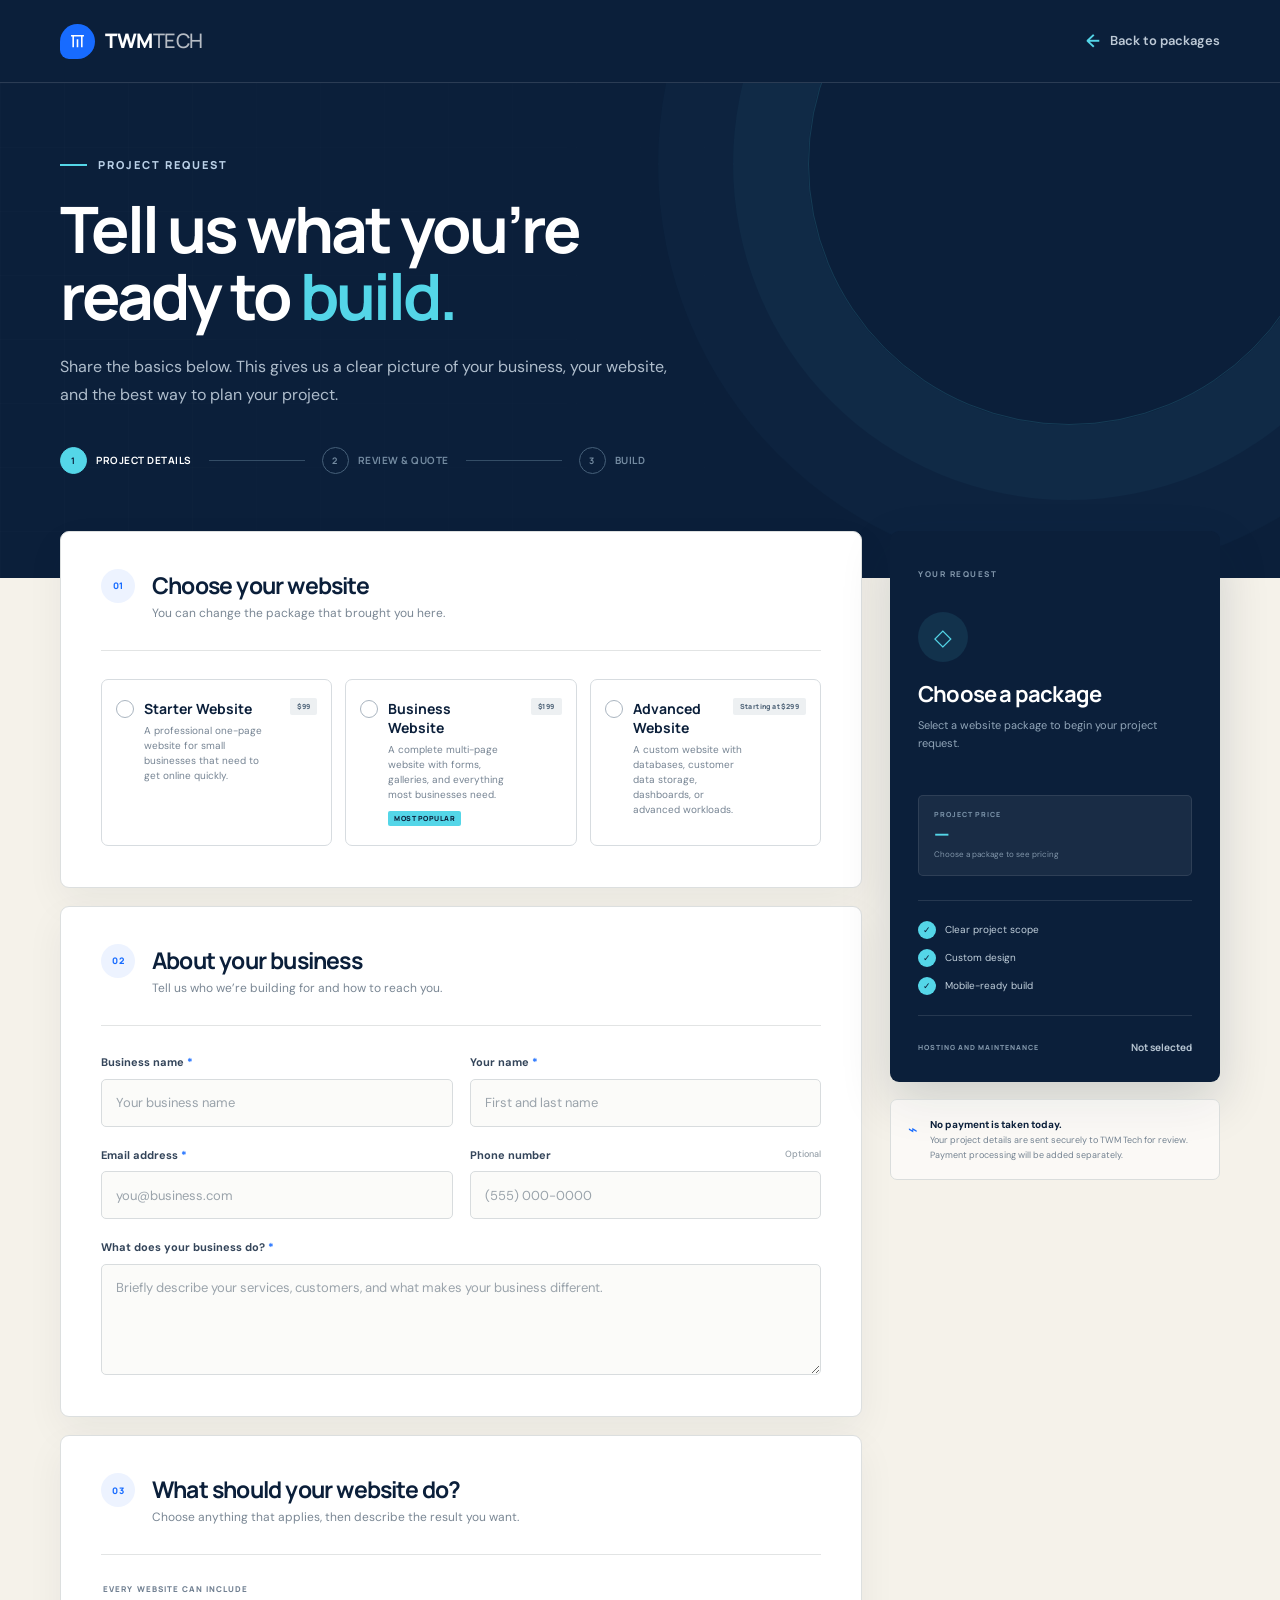
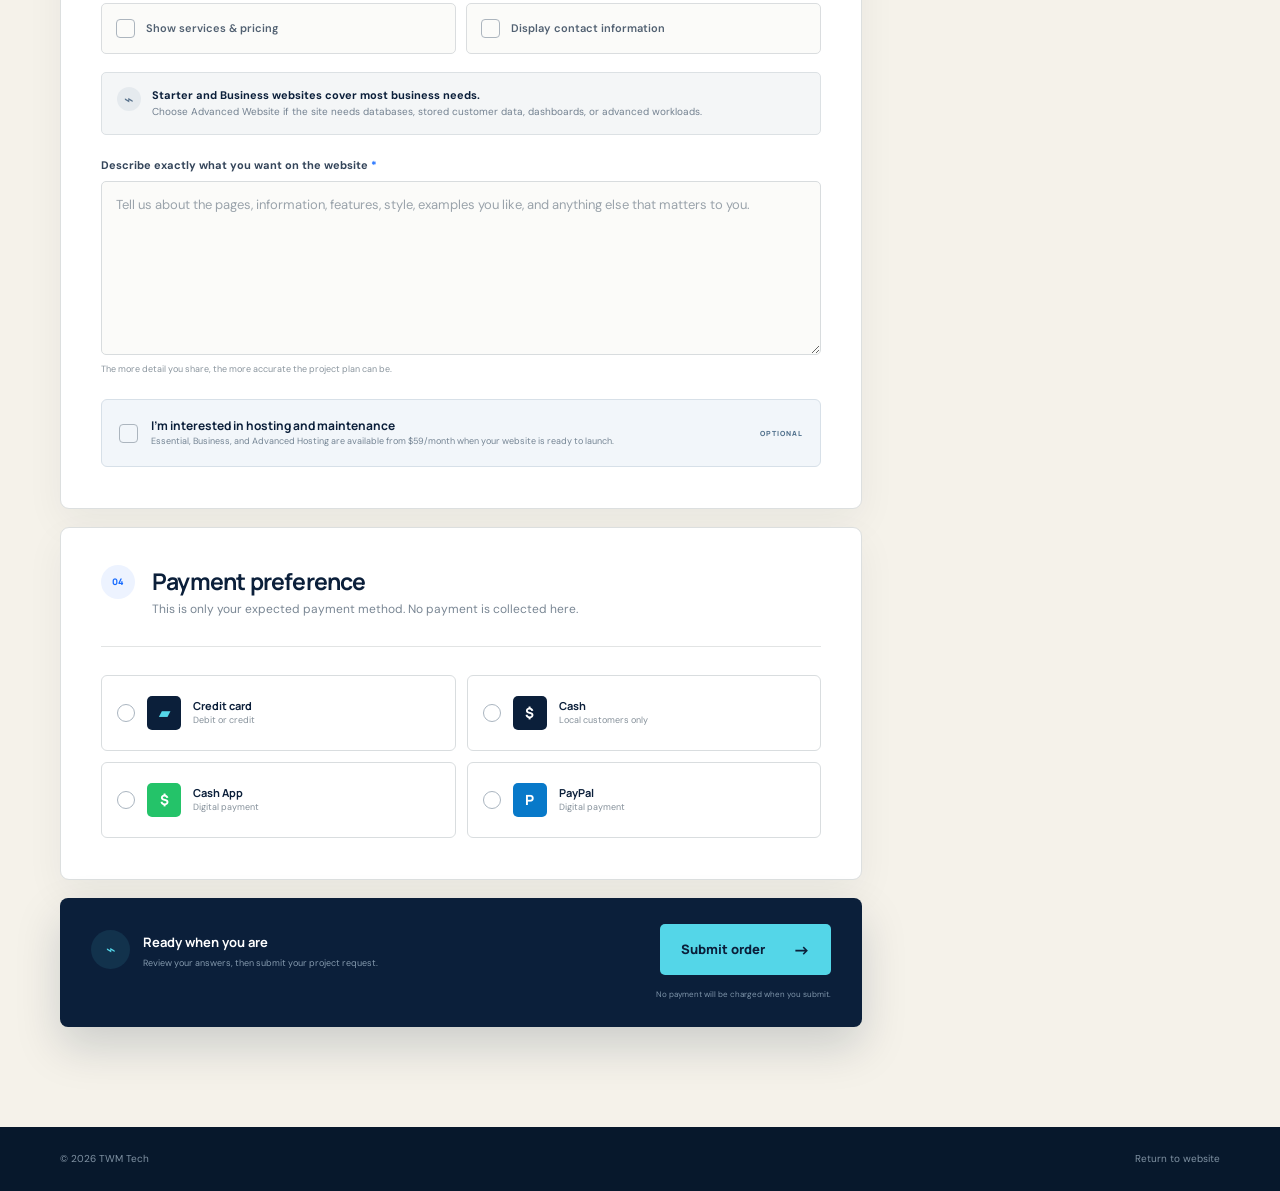
==== commit 0f6ad004: "Add files via upload" ====
--- a/order.html
+++ b/order.html
@@ -67,22 +67,32 @@
               <fieldset class="package-options">
                 <legend class="sr-only">Website package</legend>
                 <label class="select-card">
-                  <input type="radio" name="website_package" value="Simple Website" data-package="simple" required />
+                  <input type="radio" name="website_package" value="Starter Website" data-package="starter" required />
                   <span class="radio-mark"></span>
                   <span class="option-copy">
-                    <strong>Simple Website</strong>
-                    <small>Information, services, pricing, and contact details. Fixed at $50.</small>
+                    <strong>Starter Website</strong>
+                    <small>A professional one-page website for small businesses that need to get online quickly.</small>
                   </span>
-                  <span class="option-tag">$50</span>
+                  <span class="option-tag">$99</span>
+                </label>
+                <label class="select-card popular-select">
+                  <input type="radio" name="website_package" value="Business Website" data-package="business" required />
+                  <span class="radio-mark"></span>
+                  <span class="option-copy">
+                    <strong>Business Website</strong>
+                    <small>A complete multi-page website with forms, galleries, and everything most businesses need.</small>
+                    <b class="option-badge">Most Popular</b>
+                  </span>
+                  <span class="option-tag">$199</span>
                 </label>
                 <label class="select-card advanced-select">
                   <input type="radio" name="website_package" value="Advanced Website" data-package="advanced" required />
                   <span class="radio-mark"></span>
                   <span class="option-copy">
                     <strong>Advanced Website</strong>
-                    <small>Data, workflows, applications, bookings, and admin tools. Final quote required.</small>
+                    <small>A custom website with databases, customer data storage, dashboards, or advanced workloads.</small>
                   </span>
-                  <span class="option-tag">$150–$250</span>
+                  <span class="option-tag">Starting at $299</span>
                 </label>
               </fieldset>
             </div>
@@ -137,7 +147,7 @@
 
               <div class="capability-guidance" id="capability-guidance" aria-live="polite">
                 <i>⌁</i>
-                <p><strong>Simple websites display information only.</strong>Choose Advanced Website if the site needs to perform workloads, save data, or provide management tools.</p>
+                <p><strong>Starter and Business websites cover most business needs.</strong>Choose Advanced Website if the site needs databases, stored customer data, dashboards, or advanced workloads.</p>
               </div>
 
               <div class="advanced-needs" id="advanced-needs" hidden>
@@ -169,8 +179,8 @@
                 <input type="checkbox" name="monthly_site_care" value="Yes" />
                 <i>✓</i>
                 <span>
-                  <strong>I’m interested in monthly site care</strong>
-                  <small>TWM Tech hosts and maintains the website after launch.</small>
+                  <strong>I’m interested in hosting and maintenance</strong>
+                  <small>Essential, Business, and Advanced Hosting are available from $59/month when your website is ready to launch.</small>
                 </span>
                 <b>OPTIONAL</b>
               </label>
@@ -244,13 +254,13 @@
                 <li><i>✓</i> Mobile-ready build</li>
               </ul>
               <div class="summary-care">
-                <span>MONTHLY SITE CARE</span>
+                <span>HOSTING AND MAINTENANCE</span>
                 <strong id="summary-care">Not selected</strong>
               </div>
             </div>
             <div class="privacy-note">
               <i>⌁</i>
-              <p><strong>No payment is taken today.</strong>Your project details are sent to TWM Tech’s order spreadsheet. Payment processing will be added separately.</p>
+              <p><strong>No payment is taken today.</strong>Your project details are sent securely to TWM Tech for review. Payment processing will be added separately.</p>
             </div>
           </aside>
         </div>
--- a/styles.css
+++ b/styles.css
@@ -129,8 +129,9 @@
 .section-heading h2, .care h2, .faq h2 { font-size: clamp(38px, 4.2vw, 55px); color: var(--navy); }
 .section-heading h2 em, .faq h2 em { color: var(--blue); }
 .section-heading > p { margin: 0 0 4px; color: var(--muted); font-size: 16px; line-height: 1.75; }
-.package-grid { display: grid; grid-template-columns: 1fr 1fr; gap: 24px; }
-.package-card { position: relative; display: flex; flex-direction: column; min-height: 688px; padding: 35px 38px 28px; border: 1px solid #dadddf; border-radius: 10px; background: white; box-shadow: 0 16px 45px rgba(15, 38, 62, .06); }
+.package-grid { display: grid; grid-template-columns: repeat(3, minmax(0, 1fr)); gap: 18px; }
+.package-card { position: relative; display: flex; flex-direction: column; min-height: 688px; padding: 32px 27px 27px; border: 1px solid #dadddf; border-radius: 10px; background: white; box-shadow: 0 16px 45px rgba(15, 38, 62, .06); }
+.package-business { border-color: #9dbce8; box-shadow: 0 24px 55px rgba(9, 30, 55, .12); }
 .package-advanced { color: white; background: var(--navy); border-color: var(--navy); box-shadow: 0 24px 55px rgba(9, 30, 55, .19); }
 .package-advanced::after { content: ""; position: absolute; inset: auto 0 0 auto; width: 170px; height: 170px; opacity: .45; background: radial-gradient(circle at 100% 100%, rgba(65,204,225,.35), transparent 67%); pointer-events: none; }
 .popular-flag { position: absolute; top: -1px; right: 34px; padding: 6px 13px; color: var(--navy); background: var(--cyan); border-radius: 0 0 4px 4px; font: 800 8px var(--display); letter-spacing: 1.2px; }
@@ -146,9 +147,9 @@
 .advanced-icon { background: rgba(51,135,255,.14); }
 .advanced-icon span { position: absolute; display: block; width: 20px; height: 20px; border: 2px solid var(--cyan); border-radius: 3px; }
 .advanced-icon span:nth-child(1) { top: 14px; left: 14px; }.advanced-icon span:nth-child(2) { top: 14px; right: 14px; }.advanced-icon span:nth-child(3) { bottom: 14px; left: 14px; }.advanced-icon span:nth-child(4) { bottom: 14px; right: 14px; }
-.package-card h3 { margin: 0 0 9px; color: var(--navy); font: 700 30px var(--display); letter-spacing: -1.2px; }
+.package-card h3 { margin: 0 0 9px; color: var(--navy); font: 700 27px var(--display); letter-spacing: -1.2px; }
 .package-advanced h3 { color: white; }
-.package-lead { min-height: 76px; max-width: 455px; margin: 0; color: var(--muted); font-size: 15px; line-height: 1.65; }
+.package-lead { min-height: 100px; max-width: 455px; margin: 0; color: var(--muted); font-size: 14px; line-height: 1.65; }
 .package-advanced .package-lead { color: #a8b9ca; }
 .best-for { display: flex; gap: 17px; margin: 24px 0; padding: 16px 0; border-top: 1px solid #e2e5e7; border-bottom: 1px solid #e2e5e7; }
 .package-advanced .best-for { border-color: rgba(255,255,255,.13); }
@@ -157,7 +158,7 @@
 .best-for span { color: #667484; font-size: 12px; line-height: 1.5; }
 .package-advanced .best-for span { color: #9eb0c0; }
 .feature-list { flex: 1; display: grid; align-content: start; gap: 12px; margin: 0 0 28px; padding: 0; list-style: none; }
-.feature-list li { display: flex; align-items: center; gap: 11px; color: #445367; font-size: 14px; }
+.feature-list li { display: flex; align-items: center; gap: 9px; color: #445367; font-size: 12px; }
 .package-advanced .feature-list li { color: #ced8e2; }
 .feature-list i { display: grid; place-items: center; width: 20px; height: 20px; color: var(--blue); background: #eaf1ff; border-radius: 50%; font-size: 10px; font-style: normal; font-weight: 800; }
 .package-advanced .feature-list i { color: var(--navy); background: var(--cyan); }
@@ -167,7 +168,7 @@
 .package-footer small { color: #8a97a4; font: 800 7px var(--display); letter-spacing: 1px; }
 .package-footer strong { color: var(--navy); font: 700 16px var(--display); }
 .package-advanced .package-footer strong { color: white; }
-.order-button { min-width: 189px; color: white; background: var(--blue); }
+.order-button { min-width: 0; padding-inline: 14px; color: white; background: var(--blue); font-size: 9px; }
 .order-button:disabled, .care .button:disabled { cursor: not-allowed; opacity: .88; }
 .package-advanced .order-button { color: var(--navy); background: var(--cyan); }
 .coming-soon { margin: 8px 0 -6px; color: #87939d; font-size: 10px; text-align: right; }
@@ -180,9 +181,13 @@
 .care h2 { color: white; }
 .care h2 em { color: #a4ecf5; }
 .care-copy > p { max-width: 480px; margin: 25px 0 27px; color: #d4e3ff; font-size: 16px; }
-.care-price { display: flex; flex-direction: column; margin-bottom: 23px; }
-.care-price span { color: #a6c5fa; font: 800 9px var(--display); letter-spacing: 1.8px; }
-.care-price strong { font: 700 18px var(--display); }
+.care-prices { display: grid; grid-template-columns: repeat(3, 1fr); gap: 10px; margin: 0 0 23px; }
+.care-prices > div { padding: 14px; background: rgba(6,33,92,.16); border: 1px solid rgba(255,255,255,.16); border-radius: 5px; }
+.care-prices span { color: #b9d1fa; font: 800 7px var(--display); letter-spacing: 1.2px; }
+.care-prices strong { display: block; margin: 2px 0; font: 700 19px var(--display); }
+.care-prices strong small { color: #c2d7fb; font-size: 9px; font-weight: 600; }
+.care-prices p { margin: 0; color: #b7cdf3; font-size: 9px; line-height: 1.45; }
+.care-terms { max-width: 520px !important; margin: 18px 0 0 !important; color: #c8dafa !important; font-size: 11px !important; line-height: 1.6; }
 .button-light { color: var(--navy); background: white; }
 .care-note { display: inline-block; margin: 0 0 0 14px !important; color: #bdd3f9 !important; font-size: 10px !important; }
 .care-panel { position: relative; min-height: 525px; padding: 26px 30px 30px; background: #0d2745; border: 1px solid rgba(255,255,255,.2); border-radius: 11px; box-shadow: 0 35px 70px rgba(4,27,83,.28); }
@@ -251,6 +256,7 @@
   .hero-copy { max-width: 700px; }
   .hero-visual { width: 540px; margin: -30px auto 0; }
   .section-heading { gap: 55px; }
+  .package-grid { grid-template-columns: 1fr; }
   .care-grid { gap: 50px; }
   .faq-grid { gap: 70px; }
 }
@@ -308,6 +314,7 @@
   .order-button { width: 100%; }
   .coming-soon { text-align: center; }
   .care-note { display: block; margin: 10px 0 0 !important; }
+  .care-prices { grid-template-columns: 1fr; }
   .care-panel { min-height: 560px; padding-left: 18px; padding-right: 18px; }
   .uptime-orbit { transform: translateX(-50%) scale(.85); }
   .care-features { left: 18px; right: 18px; grid-template-columns: 1fr; }
--- a/order.css
+++ b/order.css
@@ -31,19 +31,21 @@
 .form-section-heading p { margin: 0; color: #7a8794; font-size: 12px; }
 
 fieldset { min-width: 0; margin: 0; padding: 0; border: 0; }
-.package-options { display: grid; grid-template-columns: 1fr 1fr; gap: 13px; }
+.package-options { display: grid; grid-template-columns: repeat(3, minmax(0, 1fr)); gap: 13px; }
 .select-card, .payment-card { position: relative; cursor: pointer; }
-.select-card { min-height: 113px; display: flex; align-items: flex-start; gap: 12px; padding: 19px 17px; border: 1px solid #d7dce0; border-radius: 7px; transition: border-color .2s, background .2s, box-shadow .2s; }
+.select-card { min-height: 158px; display: flex; align-items: flex-start; gap: 10px; padding: 19px 14px; border: 1px solid #d7dce0; border-radius: 7px; transition: border-color .2s, background .2s, box-shadow .2s; }
 .select-card:hover { border-color: #aab9ca; }
 .select-card:has(input:checked) { border-color: var(--blue); background: #f5f8ff; box-shadow: 0 0 0 1px var(--blue); }
 .select-card input, .payment-card input, .needs-grid input, .care-choice input { position: absolute; opacity: 0; pointer-events: none; }
 .radio-mark { flex: 0 0 auto; width: 18px; height: 18px; margin-top: 1px; border: 1px solid #aab5c0; border-radius: 50%; box-shadow: inset 0 0 0 4px white; }
 input:checked + .radio-mark { background: var(--blue); border-color: var(--blue); }
-.option-copy { display: flex; flex-direction: column; padding-right: 76px; }
+.option-copy { display: flex; flex-direction: column; padding-right: 55px; }
 .option-copy strong { color: var(--navy); font: 700 14px var(--display); }
 .option-copy small { margin-top: 5px; color: #768493; font-size: 10px; line-height: 1.5; }
+.option-badge { align-self: flex-start; margin-top: 9px; padding: 3px 6px; color: var(--navy); background: var(--cyan); border-radius: 2px; font: 800 7px var(--display); letter-spacing: .5px; text-transform: uppercase; }
 .option-tag { position: absolute; top: 18px; right: 14px; color: #53677b; background: #edf0f2; padding: 4px 7px; border-radius: 2px; font: 800 7px var(--display); letter-spacing: .4px; }
 .advanced-select:has(input:checked) .option-tag { color: var(--navy); background: var(--cyan); }
+.popular-select:has(input:checked) .option-tag { color: white; background: var(--blue); }
 
 .form-grid { display: grid; grid-template-columns: 1fr 1fr; gap: 20px 17px; }
 .field { display: flex; flex-direction: column; gap: 7px; }
@@ -131,6 +133,7 @@
 
 @media (max-width: 900px) {
   .order-layout { grid-template-columns: 1fr; max-width: 700px; }
+  .package-options { grid-template-columns: 1fr; }
   .order-aside { position: static; grid-row: 1; }
   .aside-card { display: grid; grid-template-columns: auto 1fr; column-gap: 20px; }
   .aside-label, .aside-card ul, .summary-care { grid-column: 1 / -1; }
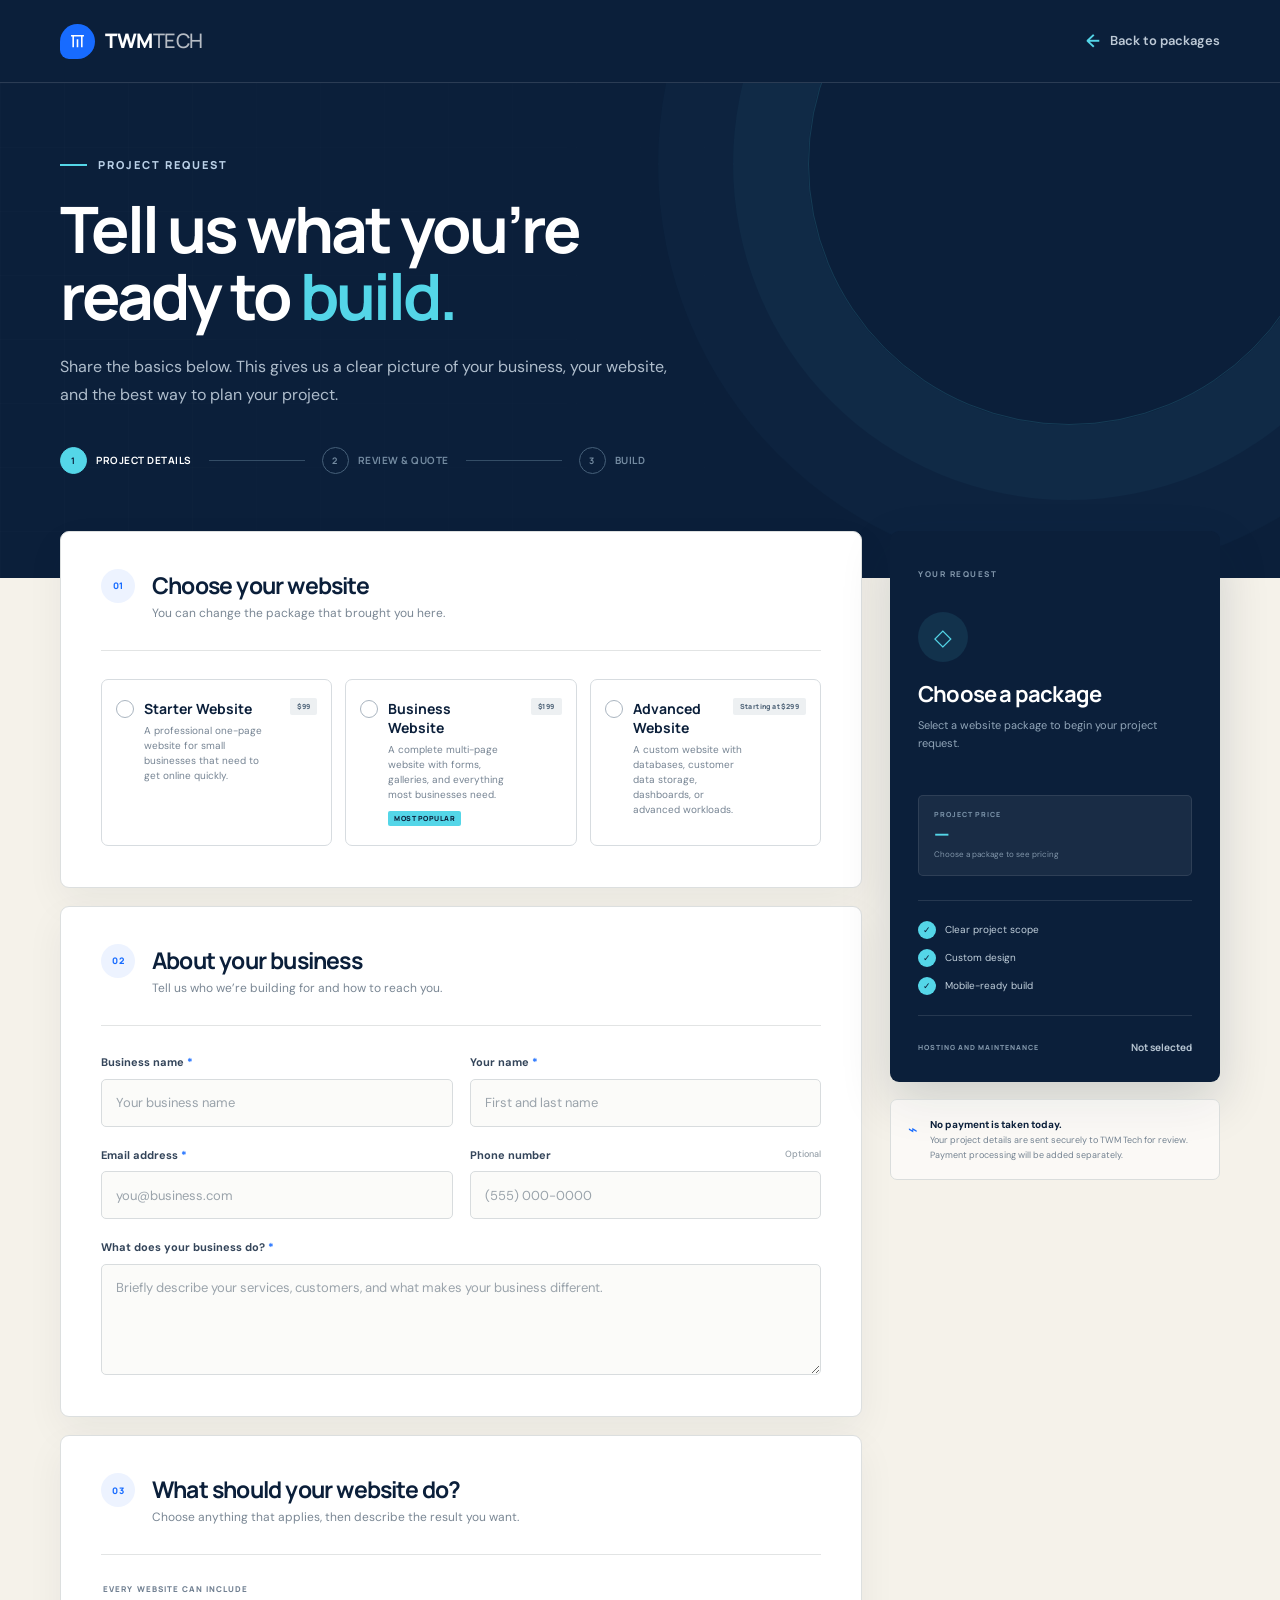
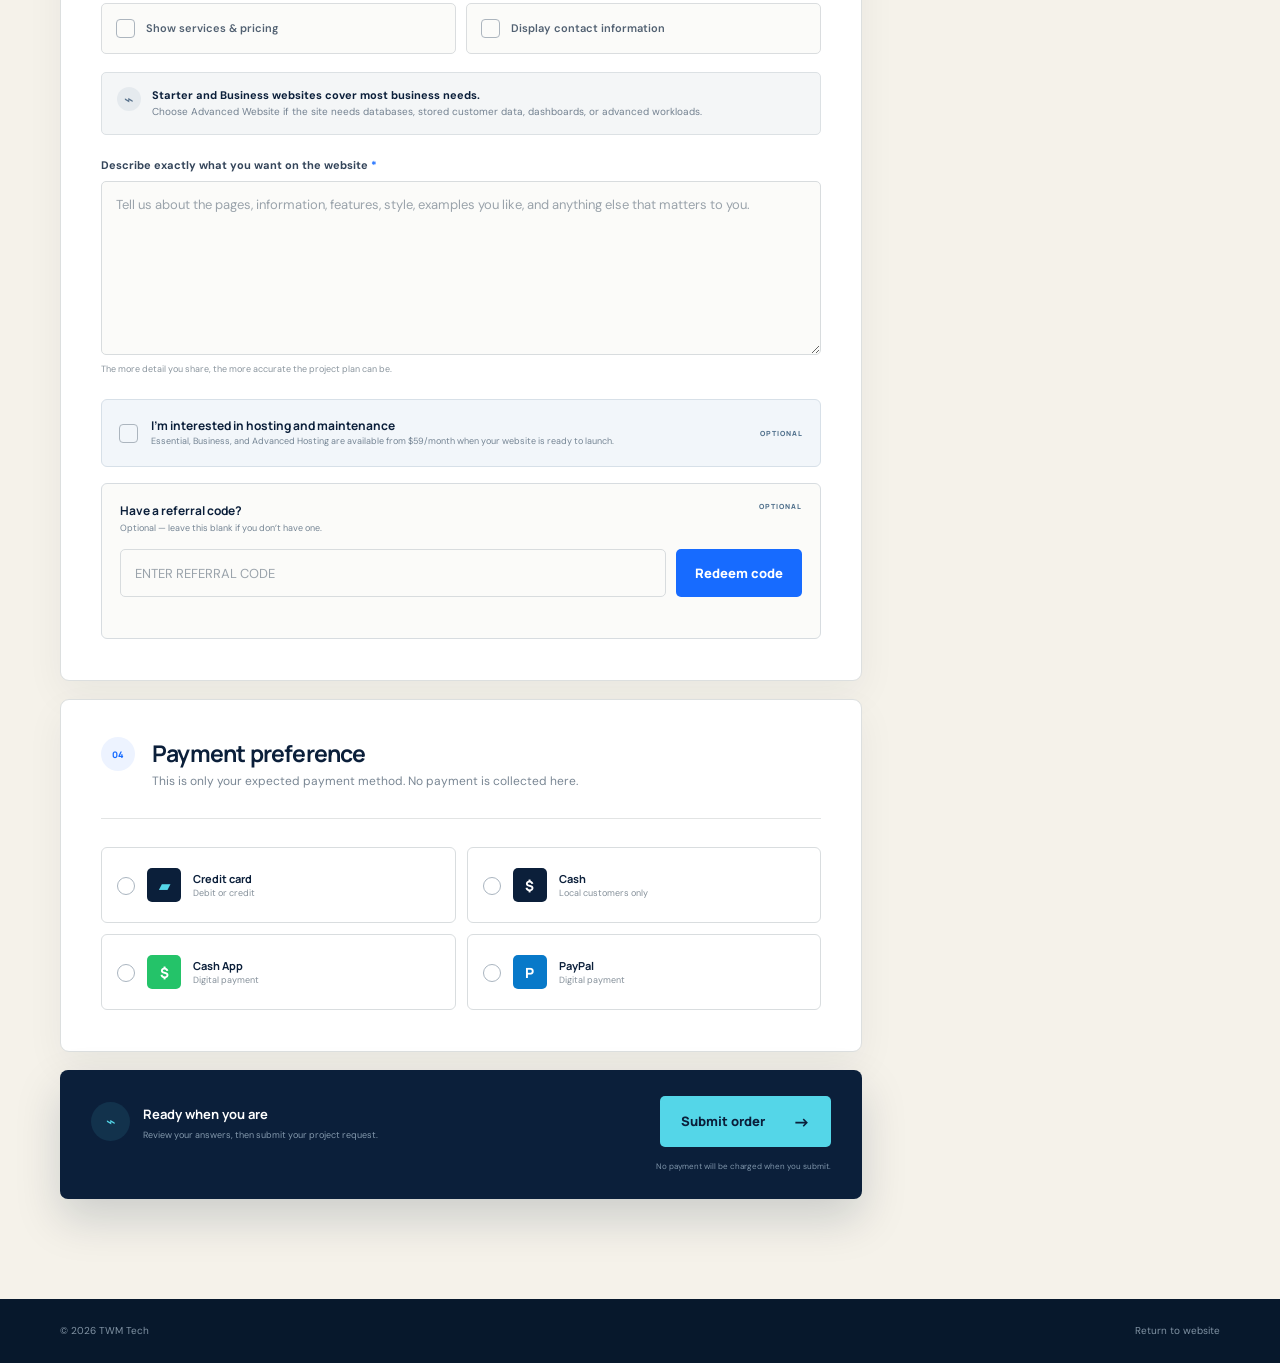
==== commit cbd9fa0d: "Add files via upload" ====
--- a/order.html
+++ b/order.html
@@ -184,6 +184,44 @@
                 </span>
                 <b>OPTIONAL</b>
               </label>
+
+              <div class="referral-card" id="referral-card">
+                <div class="referral-heading">
+                  <div>
+                    <strong>Have a referral code?</strong>
+                    <small>Optional — leave this blank if you don’t have one.</small>
+                  </div>
+                  <b>OPTIONAL</b>
+                </div>
+                <div class="referral-controls">
+                  <label class="field referral-field" for="referral-code">
+                    <span class="sr-only">Referral code</span>
+                    <input
+                      id="referral-code"
+                      type="text"
+                      name="referral_code"
+                      placeholder="Enter referral code"
+                      maxlength="40"
+                      autocomplete="off"
+                      autocapitalize="characters"
+                      spellcheck="false"
+                    />
+                  </label>
+                  <button class="button redeem-referral" id="redeem-referral" type="button">Redeem code</button>
+                </div>
+                <p class="referral-status" id="referral-status" aria-live="polite"></p>
+                <div class="referral-benefits" id="referral-benefits" hidden>
+                  <strong><span>✓</span> <b id="redeemed-referral-code">Referral code</b> redeemed</strong>
+                  <p>Your referral includes:</p>
+                  <ul>
+                    <li>30 days of free post-launch support</li>
+                    <li>Bug fixes for problems caused by your original website code</li>
+                    <li>Help with small text or image changes</li>
+                    <li>Basic troubleshooting</li>
+                    <li>One scheduled website update</li>
+                  </ul>
+                </div>
+              </div>
             </div>
 
             <div class="form-section">
--- a/styles.css
+++ b/styles.css
@@ -123,6 +123,16 @@
 .hero-ribbon span { font: 800 11px var(--display); letter-spacing: 2px; }
 .hero-ribbon b { color: white; }
 @keyframes ribbon { to { transform: translateX(-50%); } }
+
+.credentials { padding: 70px 0 0; background: var(--paper); }
+.credentials-card { display: grid; grid-template-columns: auto .85fr 1.2fr; gap: 28px; align-items: center; padding: 30px 34px; color: white; background: var(--navy); border: 1px solid rgba(84,214,232,.22); border-radius: 10px; box-shadow: 0 22px 50px rgba(9,30,55,.12); }
+.credentials-badge { position: relative; display: grid; place-items: center; width: 74px; height: 74px; color: var(--cyan); background: rgba(84,214,232,.09); border: 1px solid rgba(84,214,232,.25); border-radius: 50%; }
+.credentials-badge strong { font: 800 13px var(--display); letter-spacing: 1px; }
+.credentials-badge span { position: absolute; right: -2px; bottom: 2px; display: grid; place-items: center; width: 23px; height: 23px; color: var(--navy); background: var(--lime); border: 3px solid var(--navy); border-radius: 50%; font-size: 9px; font-weight: 800; }
+.credentials-title small { color: #7890a6; font: 800 7px var(--display); letter-spacing: 1.3px; }
+.credentials-title h2 { margin: 7px 0 0; color: white; font: 700 24px/1.25 var(--display); letter-spacing: -1px; }
+.credentials-title h2 em { color: var(--cyan); font-style: normal; }
+.credentials-card > p { margin: 0; padding-left: 28px; color: #aebdcb; border-left: 1px solid rgba(255,255,255,.12); font-size: 13px; line-height: 1.7; }
 
 .services { background: var(--paper); }
 .section-heading { display: grid; grid-template-columns: 1.2fr .8fr; gap: 110px; align-items: end; margin-bottom: 58px; }
@@ -282,6 +292,9 @@
   .pill-top { right: -5px; }
   .pill-bottom { left: -4px; bottom: -2px; }
   .section-heading, .care-grid, .faq-grid { grid-template-columns: 1fr; gap: 28px; }
+  .credentials { padding-top: 52px; }
+  .credentials-card { grid-template-columns: auto 1fr; gap: 20px; padding: 27px; }
+  .credentials-card > p { grid-column: 1 / -1; padding: 19px 0 0; border-top: 1px solid rgba(255,255,255,.12); border-left: 0; }
   .section-heading { margin-bottom: 42px; }
   .package-grid { grid-template-columns: 1fr; }
   .package-card { min-height: 640px; }
--- a/order.css
+++ b/order.css
@@ -82,6 +82,28 @@
 .care-choice small { color: #748493; font-size: 9px; }
 .care-choice > b { margin-left: auto; color: #50708c; font: 800 7px var(--display); letter-spacing: 1px; }
 
+.referral-card { margin-top: 16px; padding: 18px; background: #fbfbf9; border: 1px solid #d7dce0; border-radius: 6px; transition: border-color .2s, background .2s, box-shadow .2s; }
+.referral-card.redeemed { background: #f7fbf0; border-color: #a8ce70; box-shadow: 0 0 0 1px rgba(168,206,112,.2); }
+.referral-card.invalid { background: #fff9f9; border-color: #df9b9b; }
+.referral-heading { display: flex; align-items: flex-start; justify-content: space-between; gap: 15px; }
+.referral-heading > div { display: flex; flex-direction: column; }
+.referral-heading strong { color: var(--navy); font: 700 12px var(--display); }
+.referral-heading small { margin-top: 2px; color: #748493; font-size: 9px; }
+.referral-heading > b { color: #50708c; font: 800 7px var(--display); letter-spacing: 1px; }
+.referral-controls { display: grid; grid-template-columns: minmax(0, 1fr) auto; gap: 10px; margin-top: 14px; }
+.referral-field { gap: 0; }
+.referral-field input { text-transform: uppercase; }
+.redeem-referral { min-width: 126px; min-height: 48px; padding: 0 16px; color: white; background: var(--blue); border: 0; }
+.referral-status { min-height: 16px; margin: 7px 0 0; color: #748493; font-size: 9px; }
+.referral-card.invalid .referral-status { color: #bd4c4c; }
+.referral-card.redeemed .referral-status { color: #4f7628; font-weight: 700; }
+.referral-benefits { margin-top: 10px; padding: 15px; color: #536545; background: rgba(189,233,123,.16); border: 1px solid rgba(128,168,70,.28); border-radius: 5px; }
+.referral-benefits > strong { display: flex; align-items: center; gap: 8px; color: #315017; font: 700 12px var(--display); }
+.referral-benefits > strong b { font: inherit; }
+.referral-benefits > strong span { display: grid; place-items: center; width: 21px; height: 21px; color: var(--navy); background: var(--lime); border-radius: 50%; font-size: 10px; }
+.referral-benefits p { margin: 8px 0 7px; font-size: 10px; }
+.referral-benefits ul { display: grid; gap: 4px; margin: 0; padding-left: 18px; font-size: 10px; line-height: 1.5; }
+
 .payment-grid { display: grid; grid-template-columns: 1fr 1fr; gap: 11px; }
 .payment-card { min-height: 76px; display: flex; align-items: center; gap: 12px; padding: 13px 15px; border: 1px solid #d9dddf; border-radius: 6px; transition: border-color .2s, background .2s; }
 .payment-card:hover { border-color: #aab8c6; }
@@ -158,6 +180,9 @@
   .submit-order { grid-column: 1 / -1; width: 100%; margin-top: 5px; }
   .submit-note { text-align: center; }
   .care-choice > b { display: none; }
+  .referral-heading > b { display: none; }
+  .referral-controls { grid-template-columns: 1fr; }
+  .redeem-referral { width: 100%; }
   .aside-card { display: block; }
   .selected-package-icon { margin-top: 23px; }
   .order-footer .shell { height: 76px; flex-direction: column; justify-content: center; gap: 2px; }
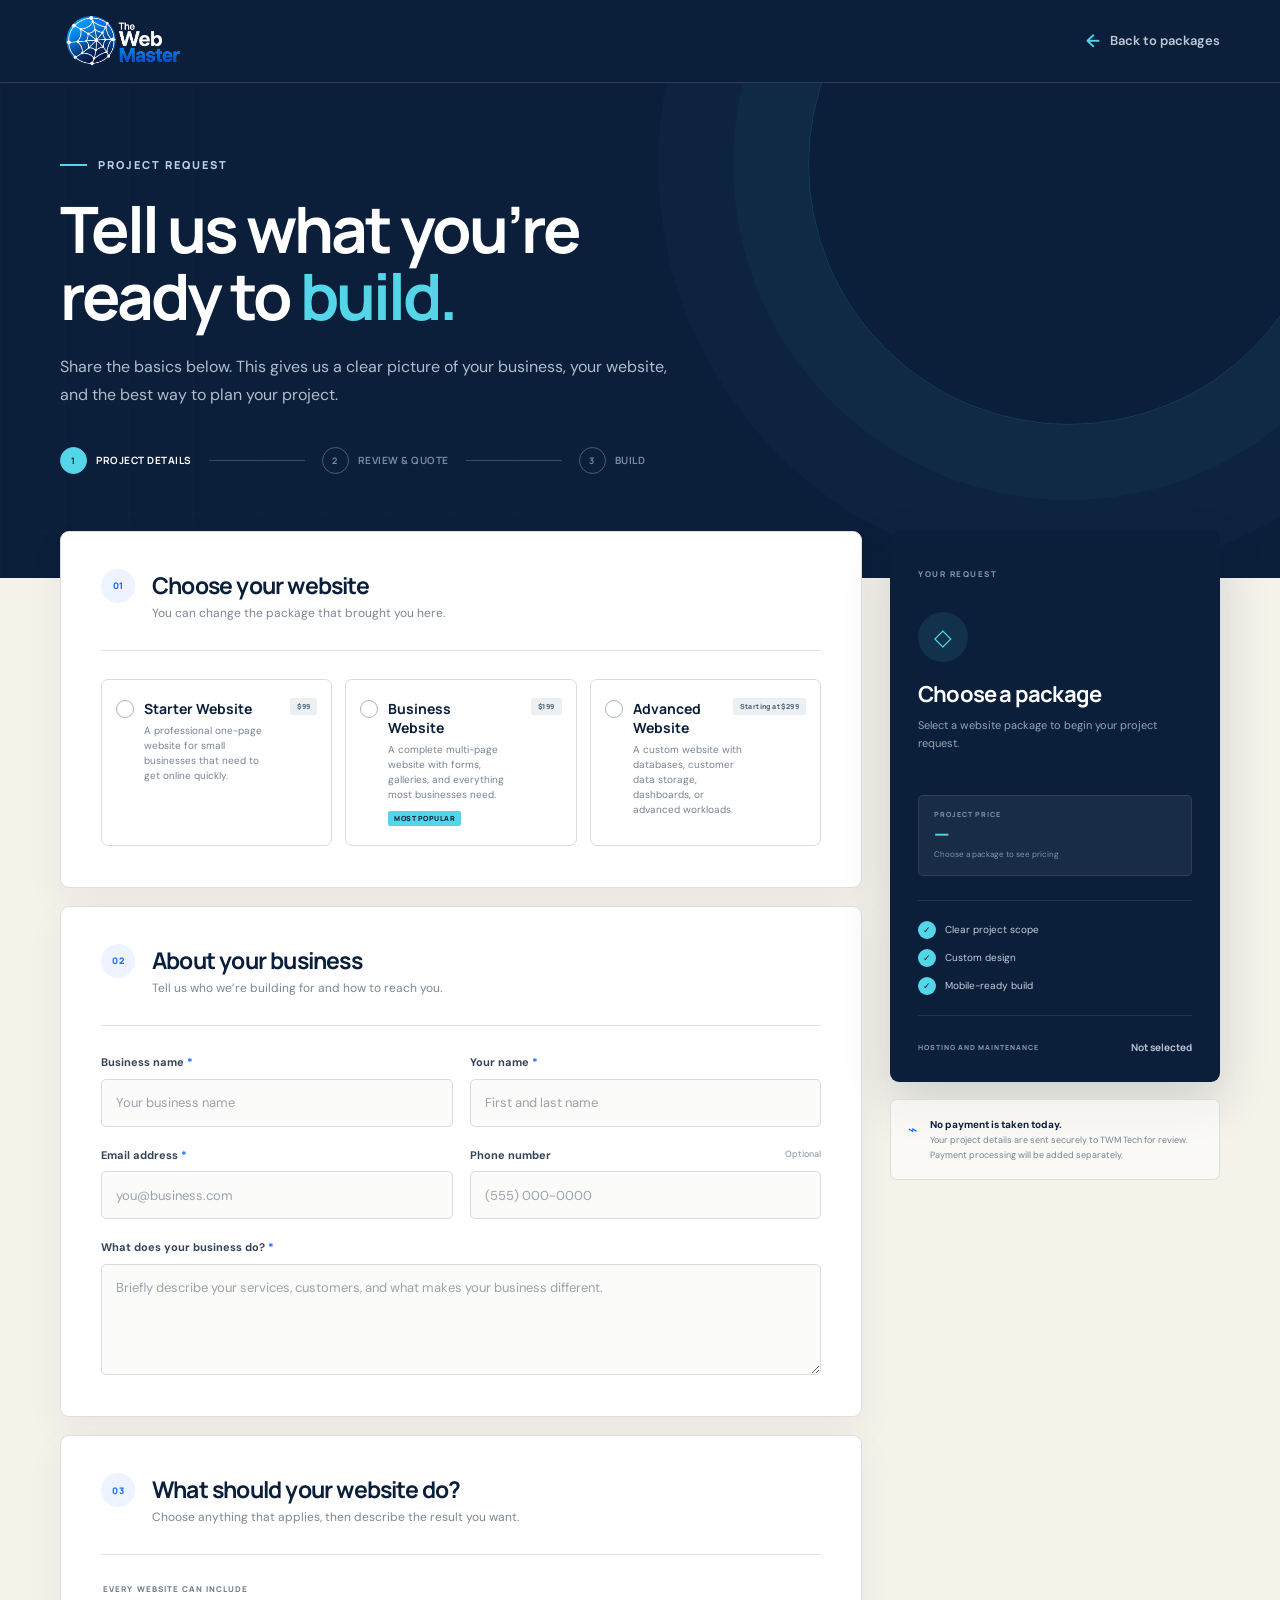
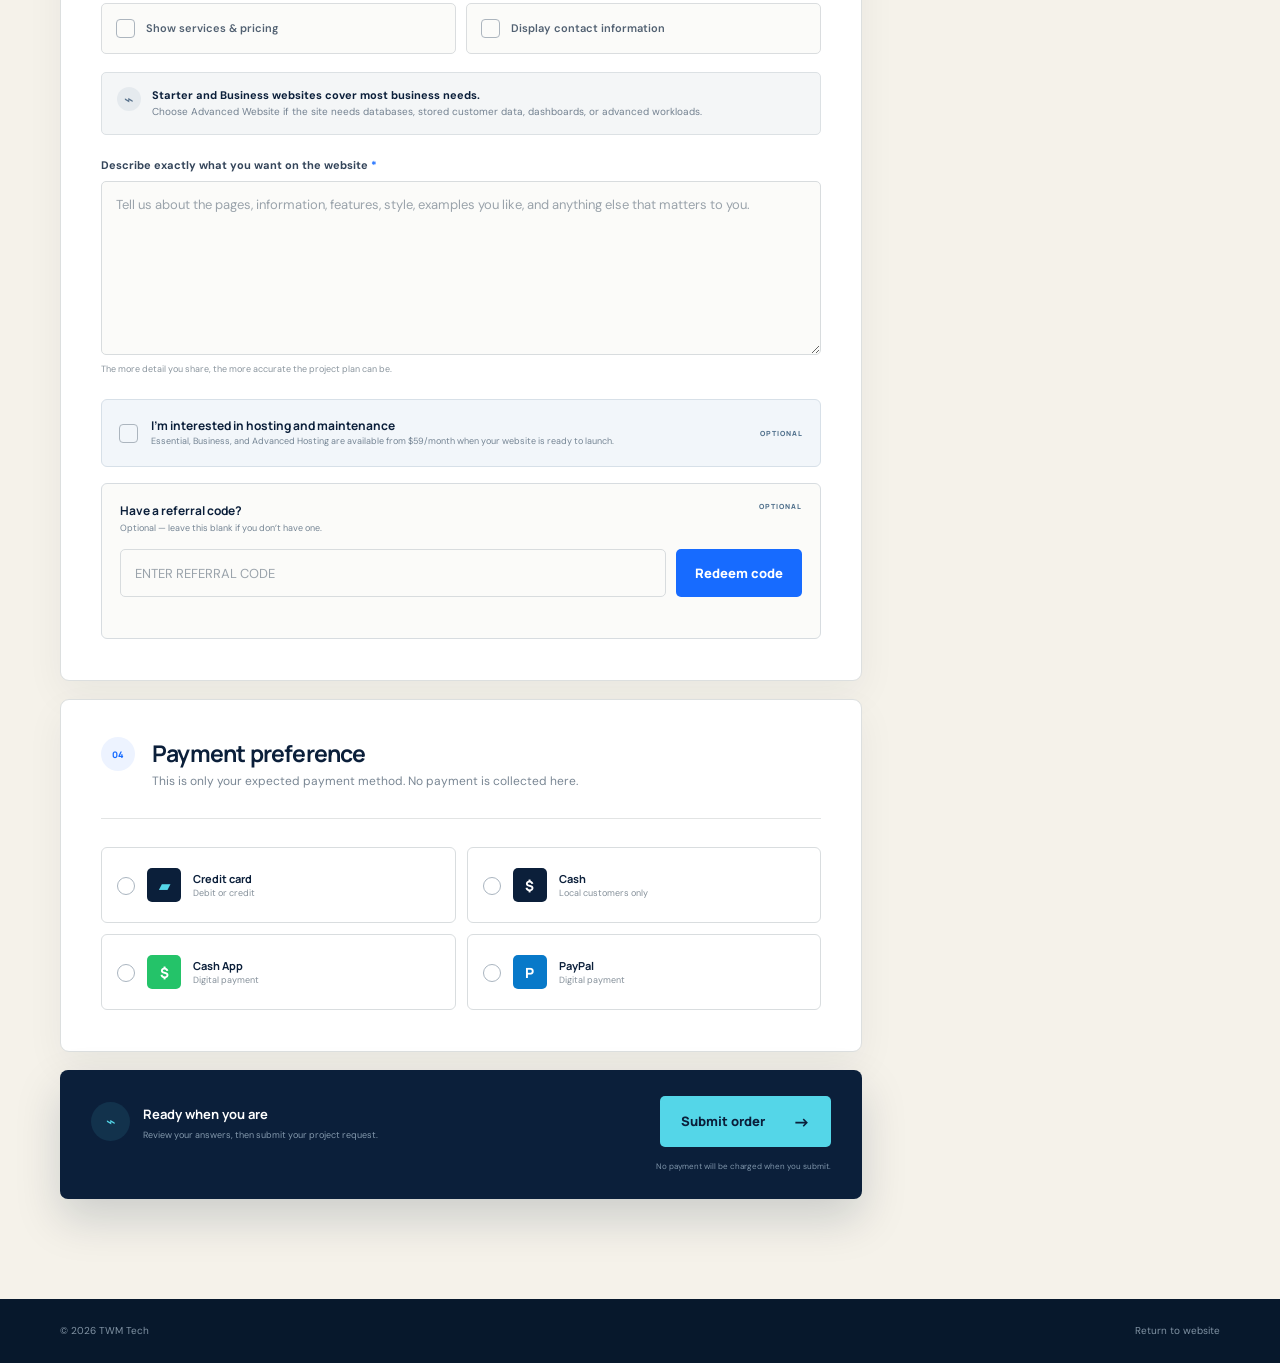
==== commit 8f5c364d: "Add files via upload" ====
--- a/order.html
+++ b/order.html
@@ -3,6 +3,20 @@
   <head>
     <meta charset="UTF-8" />
     <meta name="viewport" content="width=device-width, initial-scale=1.0" />
+    <meta property="og:type" content="website" />
+    <meta property="og:site_name" content="TWM Tech" />
+    <meta property="og:title" content="Start your project - TWM Tech" />
+    <meta property="og:description" content="Tell TWM Tech about your website project." />
+    <meta property="og:image" content="logoTWM.png" />
+    <meta property="og:image:type" content="image/png" />
+    <meta property="og:image:width" content="1254" />
+    <meta property="og:image:height" content="541" />
+    <meta property="og:image:alt" content="The Web Master logo" />
+    <meta name="twitter:card" content="summary_large_image" />
+    <meta name="twitter:image" content="logoTWM.png" />
+    <meta name="twitter:image:alt" content="The Web Master logo" />
+    <link rel="icon" type="image/png" href="favicon.png" />
+    <link rel="apple-touch-icon" href="favicon.png" />
     <meta name="description" content="Tell TWM Tech about your website project." />
     <title>Start your project — TWM Tech</title>
     <link rel="preconnect" href="https://fonts.googleapis.com" />
@@ -21,12 +35,7 @@
     <header class="order-header">
       <div class="shell order-nav">
         <a class="brand" href="index.html" aria-label="TWM Tech home">
-          <span class="brand-mark" aria-hidden="true">
-            <svg viewBox="0 0 32 32" fill="none">
-              <path d="M7 8h18M10 8v16M22 8v16M16 13v11" />
-            </svg>
-          </span>
-          <span>TWM<span>TECH</span></span>
+          <img class="brand-logo" src="logoTWM-transparent.png" alt="" />
         </a>
         <a class="back-link" href="index.html#services"><span>←</span> Back to packages</a>
       </div>
--- a/styles.css
+++ b/styles.css
@@ -48,10 +48,7 @@
 .site-header.scrolled { position: fixed; background: rgba(9, 28, 52, .95); backdrop-filter: blur(16px); box-shadow: 0 8px 30px rgba(4, 15, 31, .14); }
 .nav-wrap { height: 86px; display: flex; align-items: center; justify-content: space-between; }
 .brand { display: inline-flex; align-items: center; gap: 10px; font-family: var(--display); font-weight: 800; font-size: 20px; letter-spacing: -.5px; }
-.brand > span:last-child > span { font-weight: 500; opacity: .7; }
-.brand-mark { display: grid; place-items: center; width: 35px; height: 35px; color: white; background: var(--blue); border-radius: 50% 50% 50% 9px; }
-.brand-mark svg { width: 23px; height: 23px; }
-.brand-mark path { stroke: currentColor; stroke-width: 2.2; }
+.brand-logo { display: block; width: auto; height: 54px; }
 .site-nav { display: flex; align-items: center; gap: 33px; font-weight: 600; font-size: 14px; }
 .site-nav > a:not(.nav-cta) { opacity: .77; transition: opacity .2s; }
 .site-nav > a:not(.nav-cta):hover { opacity: 1; }
@@ -308,6 +305,7 @@
 }
 
 @media (max-width: 520px) {
+  .brand-logo { height: 44px; }
   .shell { width: calc(100% - 28px); }
   .hero h1 { font-size: 43px; }
   .hero-copy > p { font-size: 16px; }
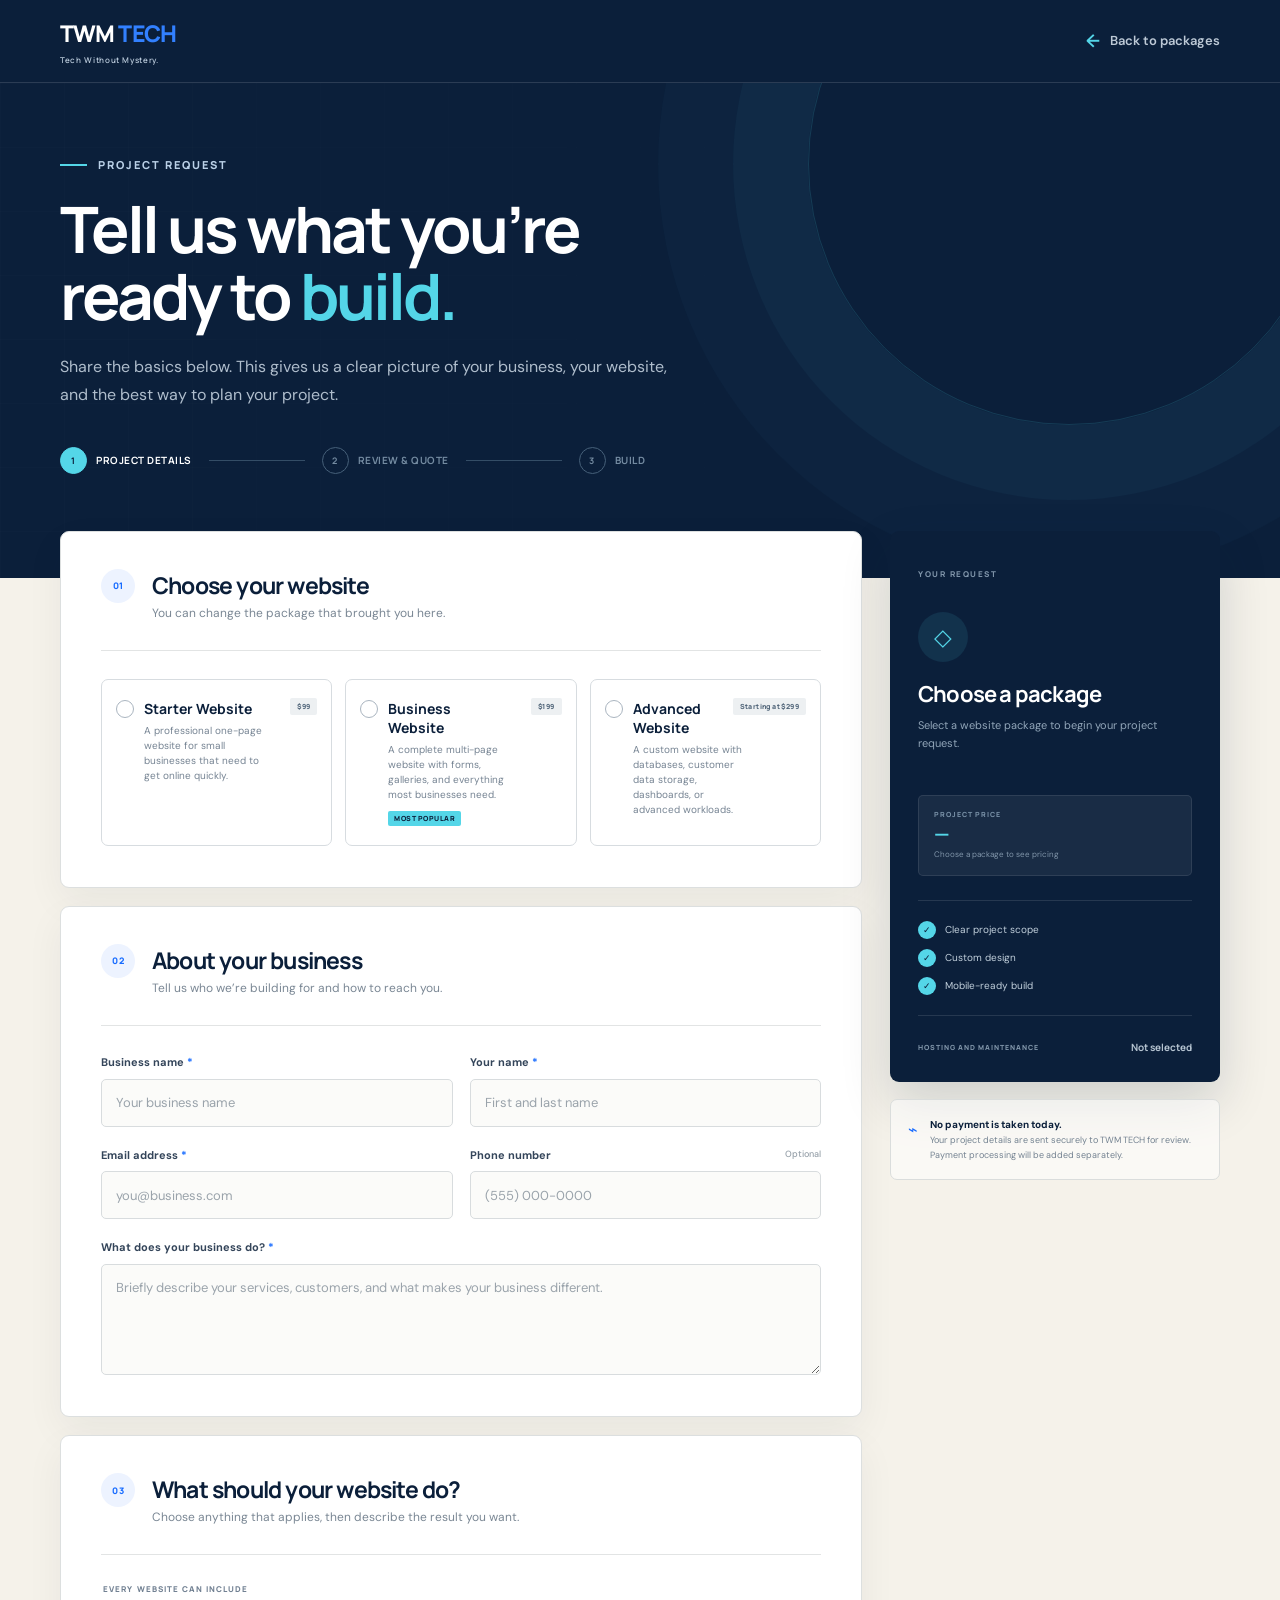
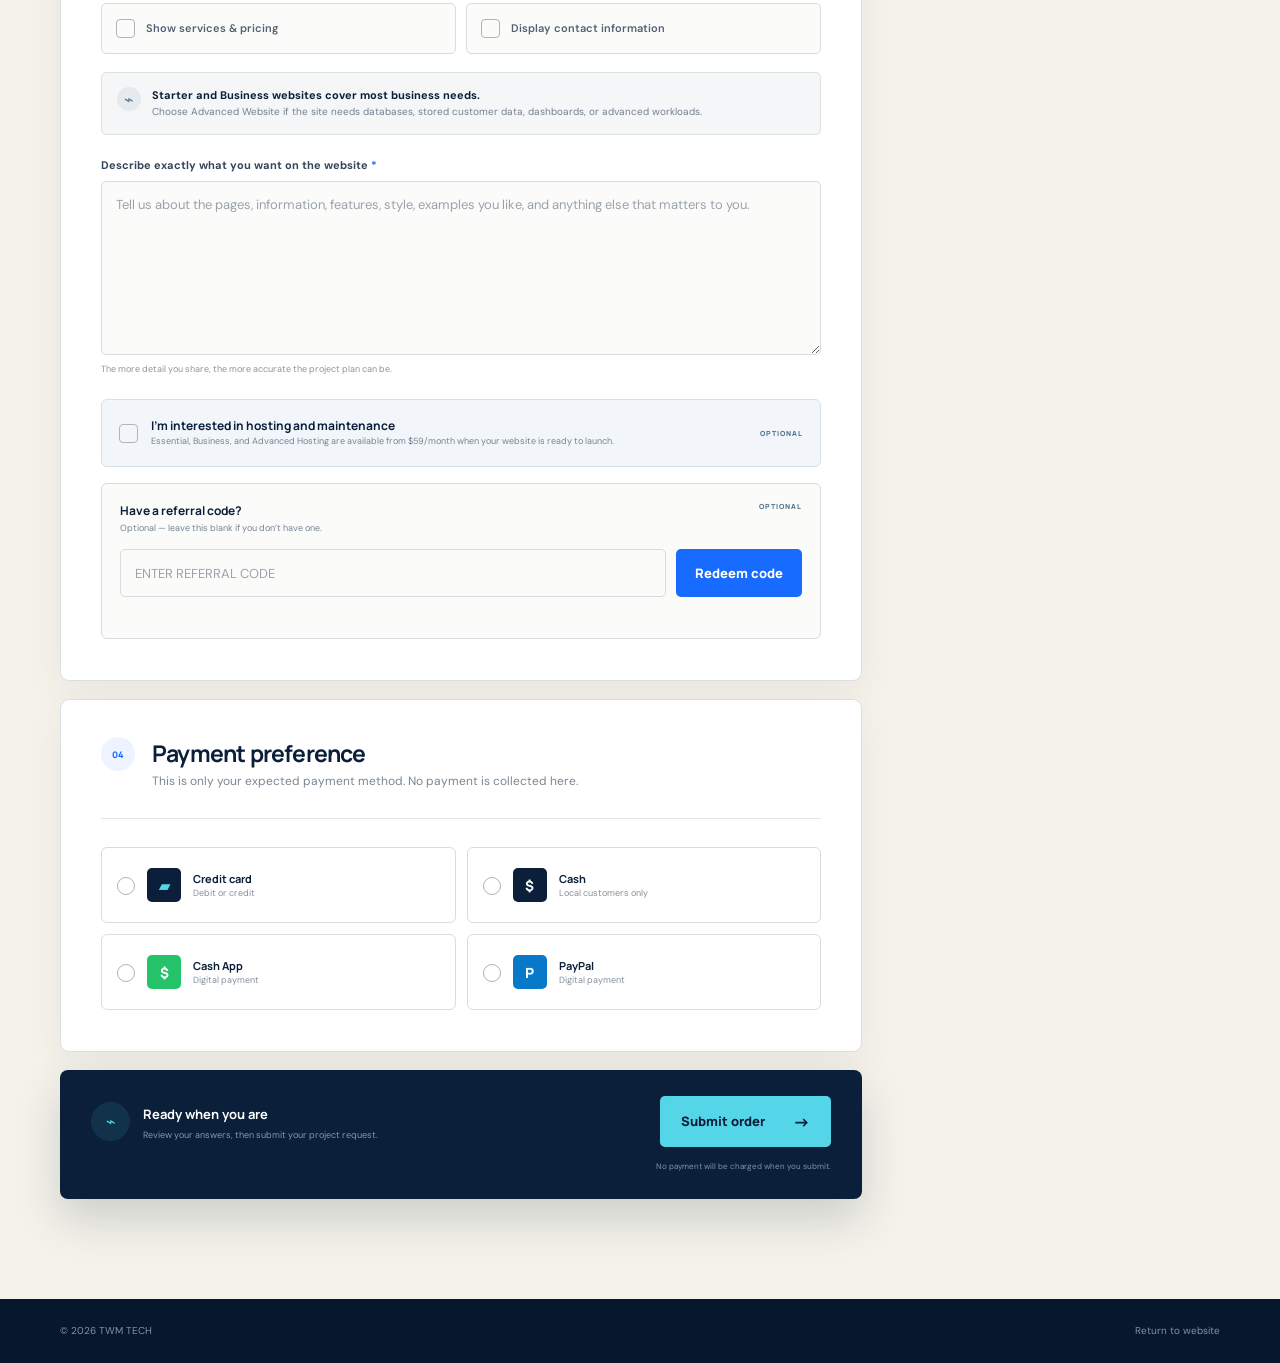
==== commit b65847e6: "Add files via upload" ====
--- a/order.html
+++ b/order.html
@@ -4,21 +4,14 @@
     <meta charset="UTF-8" />
     <meta name="viewport" content="width=device-width, initial-scale=1.0" />
     <meta property="og:type" content="website" />
-    <meta property="og:site_name" content="TWM Tech" />
-    <meta property="og:title" content="Start your project - TWM Tech" />
-    <meta property="og:description" content="Tell TWM Tech about your website project." />
-    <meta property="og:image" content="logoTWM.png" />
-    <meta property="og:image:type" content="image/png" />
-    <meta property="og:image:width" content="1254" />
-    <meta property="og:image:height" content="541" />
-    <meta property="og:image:alt" content="The Web Master logo" />
-    <meta name="twitter:card" content="summary_large_image" />
-    <meta name="twitter:image" content="logoTWM.png" />
-    <meta name="twitter:image:alt" content="The Web Master logo" />
+    <meta property="og:site_name" content="TWM TECH" />
+    <meta property="og:title" content="Start your project - TWM TECH" />
+    <meta property="og:description" content="Tell TWM TECH about your website project." />
+    <meta name="twitter:card" content="summary" />
     <link rel="icon" type="image/png" href="favicon.png" />
     <link rel="apple-touch-icon" href="favicon.png" />
-    <meta name="description" content="Tell TWM Tech about your website project." />
-    <title>Start your project — TWM Tech</title>
+    <meta name="description" content="Tell TWM TECH about your website project." />
+    <title>Start your project — TWM TECH</title>
     <link rel="preconnect" href="https://fonts.googleapis.com" />
     <link rel="preconnect" href="https://fonts.gstatic.com" crossorigin />
     <link
@@ -34,8 +27,9 @@
 
     <header class="order-header">
       <div class="shell order-nav">
-        <a class="brand" href="index.html" aria-label="TWM Tech home">
-          <img class="brand-logo" src="logoTWM-transparent.png" alt="" />
+        <a class="brand" href="index.html" aria-label="TWM TECH home">
+          <span class="brand-name">TWM <b>TECH</b></span>
+          <span class="brand-tagline">Tech Without Mystery.</span>
         </a>
         <a class="back-link" href="index.html#services"><span>←</span> Back to packages</a>
       </div>
@@ -307,7 +301,7 @@
             </div>
             <div class="privacy-note">
               <i>⌁</i>
-              <p><strong>No payment is taken today.</strong>Your project details are sent securely to TWM Tech for review. Payment processing will be added separately.</p>
+              <p><strong>No payment is taken today.</strong>Your project details are sent securely to TWM TECH for review. Payment processing will be added separately.</p>
             </div>
           </aside>
         </div>
@@ -316,7 +310,7 @@
 
     <footer class="order-footer">
       <div class="shell">
-        <span>© <span id="year"></span> TWM Tech</span>
+        <span>© <span id="year"></span> TWM TECH</span>
         <a href="index.html">Return to website</a>
       </div>
     </footer>
--- a/styles.css
+++ b/styles.css
@@ -17,8 +17,10 @@
 }
 
 * { box-sizing: border-box; }
-html { scroll-behavior: smooth; }
+html { max-width: 100%; overflow-x: hidden; scroll-behavior: smooth; }
 body {
+  max-width: 100%;
+  overflow-x: hidden;
   margin: 0;
   color: var(--ink);
   background: var(--paper);
@@ -47,8 +49,10 @@
 }
 .site-header.scrolled { position: fixed; background: rgba(9, 28, 52, .95); backdrop-filter: blur(16px); box-shadow: 0 8px 30px rgba(4, 15, 31, .14); }
 .nav-wrap { height: 86px; display: flex; align-items: center; justify-content: space-between; }
-.brand { display: inline-flex; align-items: center; gap: 10px; font-family: var(--display); font-weight: 800; font-size: 20px; letter-spacing: -.5px; }
-.brand-logo { display: block; width: auto; height: 54px; }
+.brand { display: inline-flex; flex-direction: column; align-items: flex-start; justify-content: center; line-height: 1; }
+.brand-name { color: white; font: 800 23px var(--display); letter-spacing: -.9px; }
+.brand-name b { color: var(--blue-bright); font: inherit; }
+.brand-tagline { margin-top: 5px; color: #b8c8d9; font: 600 8px var(--display); letter-spacing: .65px; }
 .site-nav { display: flex; align-items: center; gap: 33px; font-weight: 600; font-size: 14px; }
 .site-nav > a:not(.nav-cta) { opacity: .77; transition: opacity .2s; }
 .site-nav > a:not(.nav-cta):hover { opacity: 1; }
@@ -126,7 +130,7 @@
 .credentials-badge { position: relative; display: grid; place-items: center; width: 74px; height: 74px; color: var(--cyan); background: rgba(84,214,232,.09); border: 1px solid rgba(84,214,232,.25); border-radius: 50%; }
 .credentials-badge strong { font: 800 13px var(--display); letter-spacing: 1px; }
 .credentials-badge span { position: absolute; right: -2px; bottom: 2px; display: grid; place-items: center; width: 23px; height: 23px; color: var(--navy); background: var(--lime); border: 3px solid var(--navy); border-radius: 50%; font-size: 9px; font-weight: 800; }
-.credentials-title small { color: #7890a6; font: 800 7px var(--display); letter-spacing: 1.3px; }
+.credentials-title small { color: #d2deea; font: 800 9px var(--display); letter-spacing: 1.15px; }
 .credentials-title h2 { margin: 7px 0 0; color: white; font: 700 24px/1.25 var(--display); letter-spacing: -1px; }
 .credentials-title h2 em { color: var(--cyan); font-style: normal; }
 .credentials-card > p { margin: 0; padding-left: 28px; color: #aebdcb; border-left: 1px solid rgba(255,255,255,.12); font-size: 13px; line-height: 1.7; }
@@ -244,7 +248,7 @@
 .final-cta .eyebrow { justify-content: center; }
 .final-cta h2 { font-size: clamp(39px, 4.4vw, 58px); }
 .final-cta p { margin: 22px 0 28px; color: #a8b9ca; }
-.spark { position: absolute; color: var(--cyan); }
+.spark { position: absolute; color: var(--cyan); pointer-events: none; }
 .spark-one { top: 13%; left: 8%; font-size: 23px; }.spark-two { right: 10%; bottom: 14%; color: var(--blue); font-size: 35px; }
 
 .site-footer { color: #91a2b3; background: #07182c; }
@@ -305,7 +309,8 @@
 }
 
 @media (max-width: 520px) {
-  .brand-logo { height: 44px; }
+  .brand-name { font-size: 20px; }
+  .brand-tagline { margin-top: 4px; font-size: 7px; letter-spacing: .45px; }
   .shell { width: calc(100% - 28px); }
   .hero h1 { font-size: 43px; }
   .hero-copy > p { font-size: 16px; }
@@ -334,6 +339,7 @@
   .process-item:first-child { border-top: 0; }
   .process-symbol { margin: 18px 0; }
   .final-cta { padding: 85px 0; }
+  .spark { display: none; }
   .final-cta h2 { letter-spacing: -2px; }
   .footer-top nav { width: 100%; flex-wrap: wrap; }
   .footer-bottom { align-items: flex-start; flex-direction: column; justify-content: center; gap: 3px; }
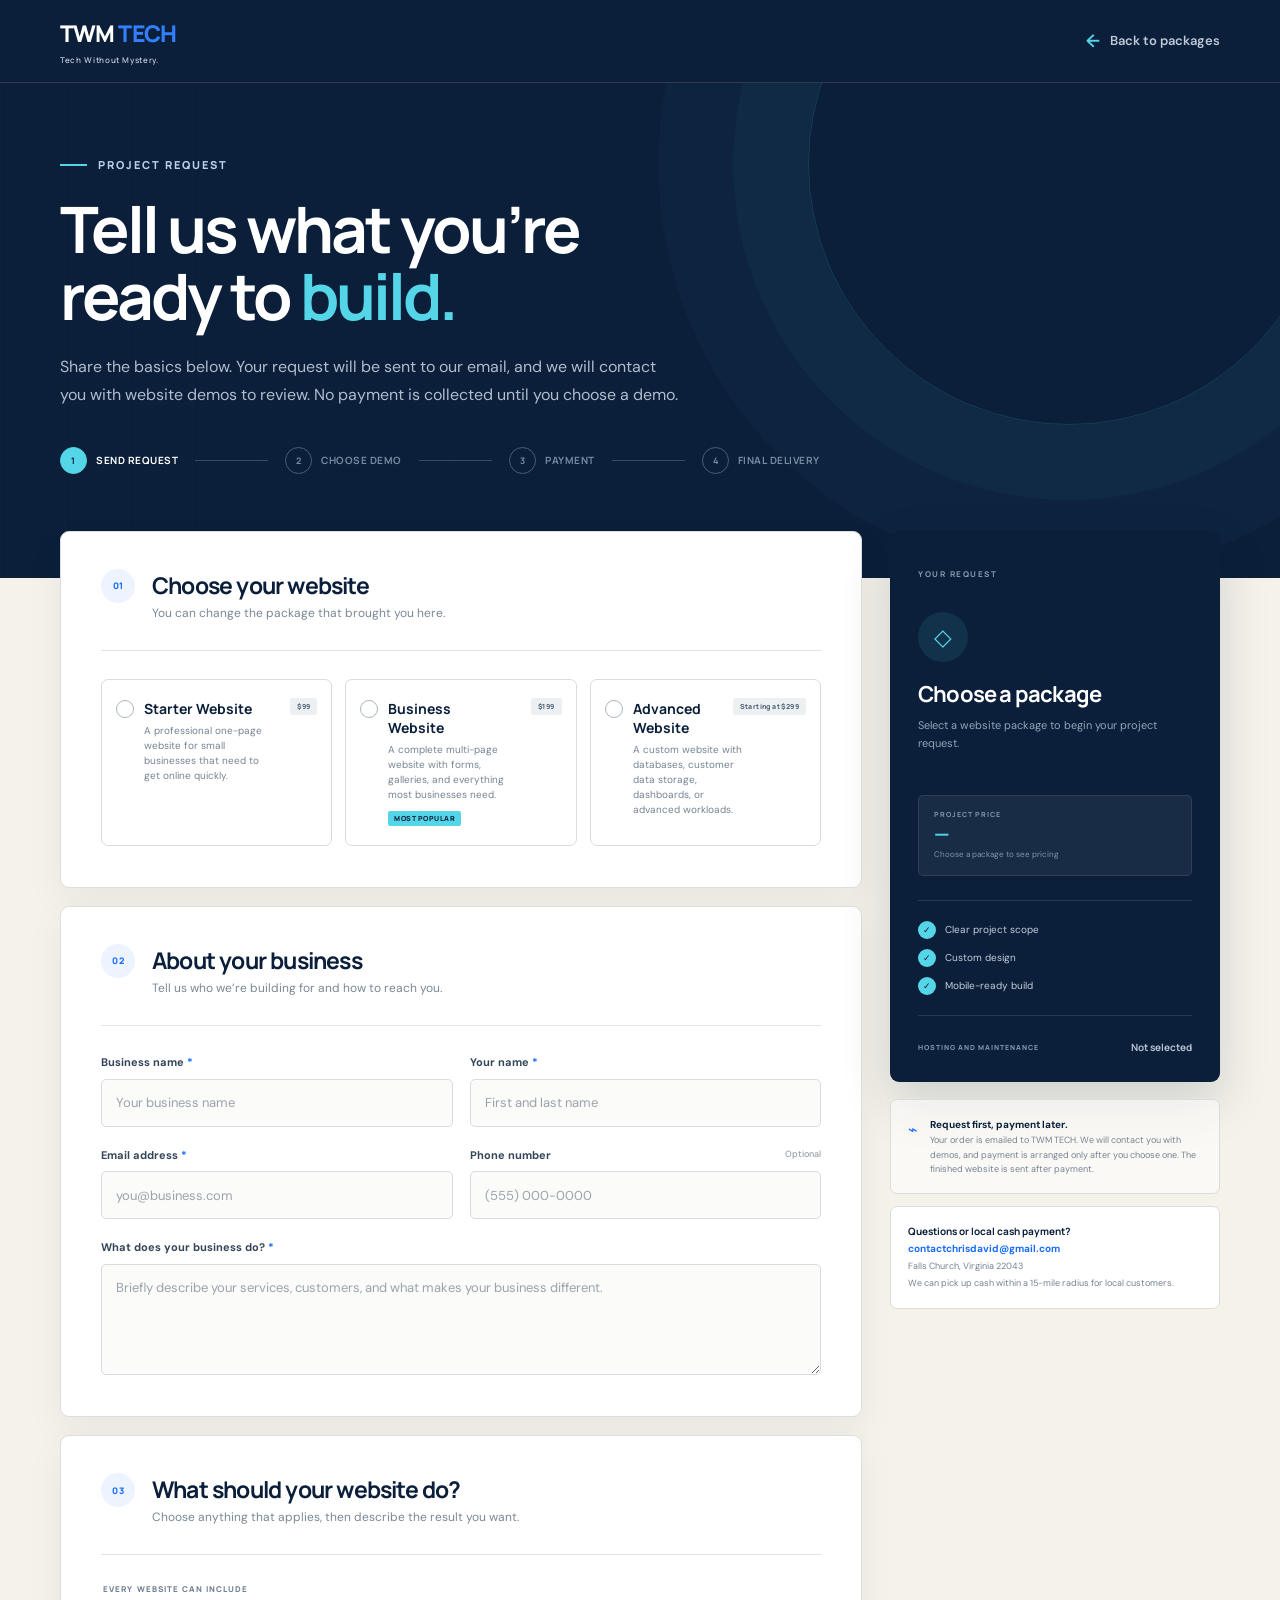
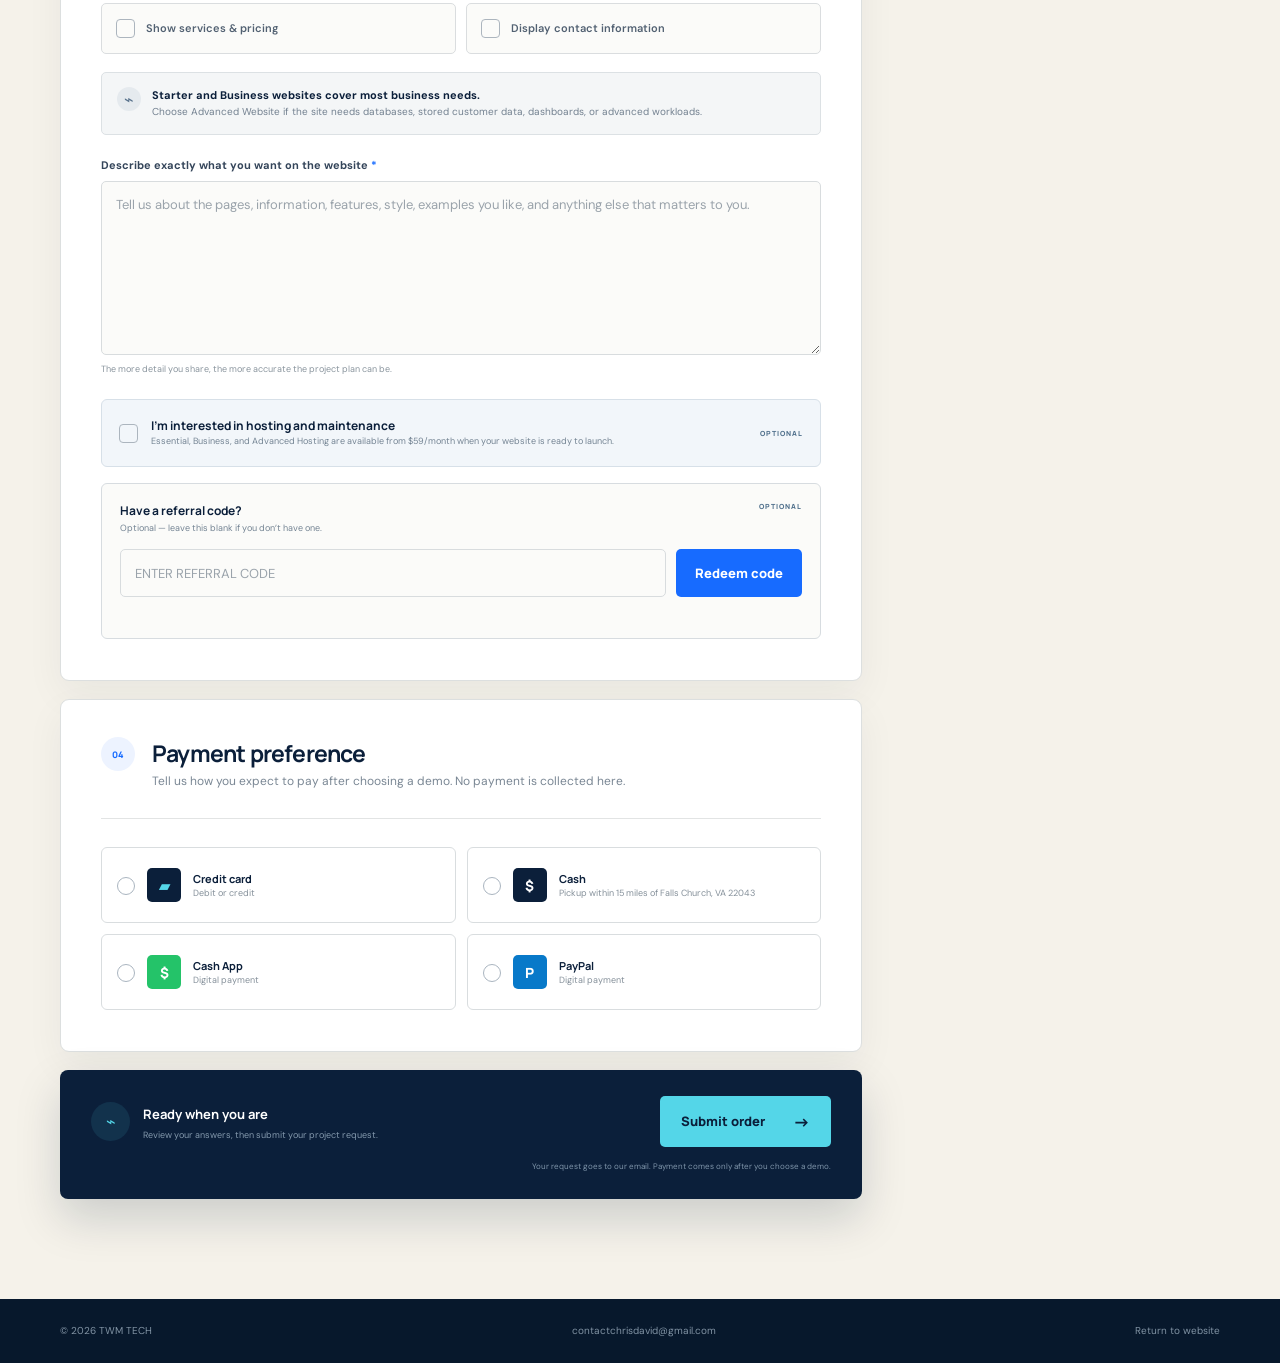
==== commit bc3dab65: "Add files via upload" ====
--- a/order.html
+++ b/order.html
@@ -41,15 +41,17 @@
           <div class="eyebrow"><span></span> Project request</div>
           <h1>Tell us what you’re<br />ready to <em>build.</em></h1>
           <p>
-            Share the basics below. This gives us a clear picture of your business, your website,
-            and the best way to plan your project.
+            Share the basics below. Your request will be sent to our email, and we will contact you
+            with website demos to review. No payment is collected until you choose a demo.
           </p>
           <div class="order-progress" aria-label="Order progress">
-            <div class="active"><i>1</i><span>Project details</span></div>
+            <div class="active"><i>1</i><span>Send request</span></div>
             <b></b>
-            <div><i>2</i><span>Review & quote</span></div>
+            <div><i>2</i><span>Choose demo</span></div>
             <b></b>
-            <div><i>3</i><span>Build</span></div>
+            <div><i>3</i><span>Payment</span></div>
+            <b></b>
+            <div><i>4</i><span>Final delivery</span></div>
           </div>
         </div>
       </section>
@@ -232,7 +234,7 @@
                 <span>04</span>
                 <div>
                   <h2>Payment preference</h2>
-                  <p>This is only your expected payment method. No payment is collected here.</p>
+                  <p>Tell us how you expect to pay after choosing a demo. No payment is collected here.</p>
                 </div>
               </div>
 
@@ -248,7 +250,7 @@
                   <input type="radio" name="payment_method" value="Cash" required />
                   <span class="radio-mark"></span>
                   <i class="payment-icon">$</i>
-                  <span><strong>Cash</strong><small>Local customers only</small></span>
+                  <span><strong>Cash</strong><small>Pickup within 15 miles of Falls Church, VA 22043</small></span>
                 </label>
                 <label class="payment-card">
                   <input type="radio" name="payment_method" value="Cash App" required />
@@ -274,7 +276,7 @@
               <button class="button submit-order" type="button">
                 Submit order <span>→</span>
               </button>
-              <small class="submit-note" id="submit-status" aria-live="polite">No payment will be charged when you submit.</small>
+              <small class="submit-note" id="submit-status" aria-live="polite">Your request goes to our email. Payment comes only after you choose a demo.</small>
             </div>
           </form>
 
@@ -301,7 +303,13 @@
             </div>
             <div class="privacy-note">
               <i>⌁</i>
-              <p><strong>No payment is taken today.</strong>Your project details are sent securely to TWM TECH for review. Payment processing will be added separately.</p>
+              <p><strong>Request first, payment later.</strong>Your order is emailed to TWM TECH. We will contact you with demos, and payment is arranged only after you choose one. The finished website is sent after payment.</p>
+            </div>
+            <div class="contact-note">
+              <strong>Questions or local cash payment?</strong>
+              <a href="mailto:contactchrisdavid@gmail.com">contactchrisdavid@gmail.com</a>
+              <span>Falls Church, Virginia 22043</span>
+              <small>We can pick up cash within a 15-mile radius for local customers.</small>
             </div>
           </aside>
         </div>
@@ -311,6 +319,7 @@
     <footer class="order-footer">
       <div class="shell">
         <span>© <span id="year"></span> TWM TECH</span>
+        <a href="mailto:contactchrisdavid@gmail.com">contactchrisdavid@gmail.com</a>
         <a href="index.html">Return to website</a>
       </div>
     </footer>
--- a/styles.css
+++ b/styles.css
@@ -220,7 +220,7 @@
 .process { background: var(--cream); }
 .process-heading { margin-bottom: 65px; }
 .process-heading > p { max-width: 380px; }
-.process-list { display: grid; grid-template-columns: repeat(4, 1fr); border-top: 1px solid #c9ced1; }
+.process-list { display: grid; grid-template-columns: repeat(5, 1fr); border-top: 1px solid #c9ced1; }
 .process-item { position: relative; min-height: 290px; padding: 33px 28px 25px 0; border-right: 1px solid #c9ced1; }
 .process-item:not(:first-child) { padding-left: 28px; }
 .process-item:last-child { border: 0; }
@@ -248,13 +248,18 @@
 .final-cta .eyebrow { justify-content: center; }
 .final-cta h2 { font-size: clamp(39px, 4.4vw, 58px); }
 .final-cta p { margin: 22px 0 28px; color: #a8b9ca; }
+.final-cta p a { color: var(--cyan); font-weight: 700; }
+.final-cta p a:hover { color: white; }
 .spark { position: absolute; color: var(--cyan); pointer-events: none; }
 .spark-one { top: 13%; left: 8%; font-size: 23px; }.spark-two { right: 10%; bottom: 14%; color: var(--blue); font-size: 35px; }
 
 .site-footer { color: #91a2b3; background: #07182c; }
 .footer-top { min-height: 126px; display: flex; align-items: center; justify-content: space-between; gap: 45px; border-bottom: 1px solid rgba(255,255,255,.1); }
 .footer-brand { color: white; }
-.footer-top > p { margin-right: auto; font-size: 12px; }
+.footer-contact { display: flex; flex-direction: column; gap: 3px; margin-right: auto; font-size: 11px; }
+.footer-contact a { color: white; font-weight: 700; }
+.footer-contact a:hover { color: var(--cyan); }
+.footer-contact small { color: #71869a; font-size: 9px; }
 .footer-top nav { display: flex; gap: 27px; font-size: 12px; }
 .footer-top nav a:hover { color: white; }
 .footer-bottom { height: 64px; display: flex; align-items: center; justify-content: space-between; font-size: 10px; }
@@ -301,11 +306,11 @@
   .package-card { min-height: 640px; }
   .care-grid { gap: 55px; }
   .process-list { grid-template-columns: 1fr 1fr; }
-  .process-item:nth-child(2) { border-right: 0; }
+  .process-item:nth-child(even) { border-right: 0; }
   .process-item:nth-child(n+3) { border-top: 1px solid #c9ced1; }
   .faq-title { margin-bottom: 25px; }
   .footer-top { flex-wrap: wrap; padding: 35px 0; gap: 15px 25px; }
-  .footer-top > p { width: 100%; order: 3; }
+  .footer-contact { width: 100%; order: 3; }
 }
 
 @media (max-width: 520px) {
--- a/order.css
+++ b/order.css
@@ -14,7 +14,7 @@
 .order-hero h1 { margin: 0; font: 700 clamp(44px, 5vw, 65px)/1.05 var(--display); letter-spacing: -3px; }
 .order-hero h1 em { color: var(--cyan); font-style: normal; }
 .order-hero-inner > p { max-width: 620px; margin: 24px 0 39px; color: #afbdcc; font-size: 16px; line-height: 1.7; }
-.order-progress { max-width: 585px; display: flex; align-items: center; }
+.order-progress { max-width: 760px; display: flex; align-items: center; }
 .order-progress div { display: flex; align-items: center; gap: 9px; color: #748ba1; font: 700 10px var(--display); letter-spacing: .5px; text-transform: uppercase; }
 .order-progress div.active { color: white; }
 .order-progress i { display: grid; place-items: center; width: 27px; height: 27px; border: 1px solid #466079; border-radius: 50%; font-style: normal; font-size: 9px; }
@@ -148,9 +148,14 @@
 .privacy-note > i { flex: 0 0 auto; color: var(--blue); font-style: normal; }
 .privacy-note p { margin: 0; font-size: 9px; line-height: 1.6; }
 .privacy-note strong { display: block; color: var(--navy); font-size: 10px; }
+.contact-note { display: flex; flex-direction: column; gap: 3px; margin-top: 12px; padding: 17px; color: #748291; background: white; border: 1px solid #dadddc; border-radius: 7px; font-size: 9px; line-height: 1.55; }
+.contact-note strong { color: var(--navy); font: 700 10px var(--display); }
+.contact-note a { color: var(--blue); font-size: 10px; font-weight: 700; overflow-wrap: anywhere; }
+.contact-note a:hover { color: var(--navy); }
+.contact-note small { color: #748291; font-size: 9px; }
 
 .order-footer { color: #8193a4; background: #07182c; }
-.order-footer .shell { height: 64px; display: flex; align-items: center; justify-content: space-between; font-size: 10px; }
+.order-footer .shell { min-height: 64px; display: flex; align-items: center; justify-content: space-between; gap: 20px; font-size: 10px; }
 .order-footer a:hover { color: white; }
 
 @media (max-width: 900px) {
